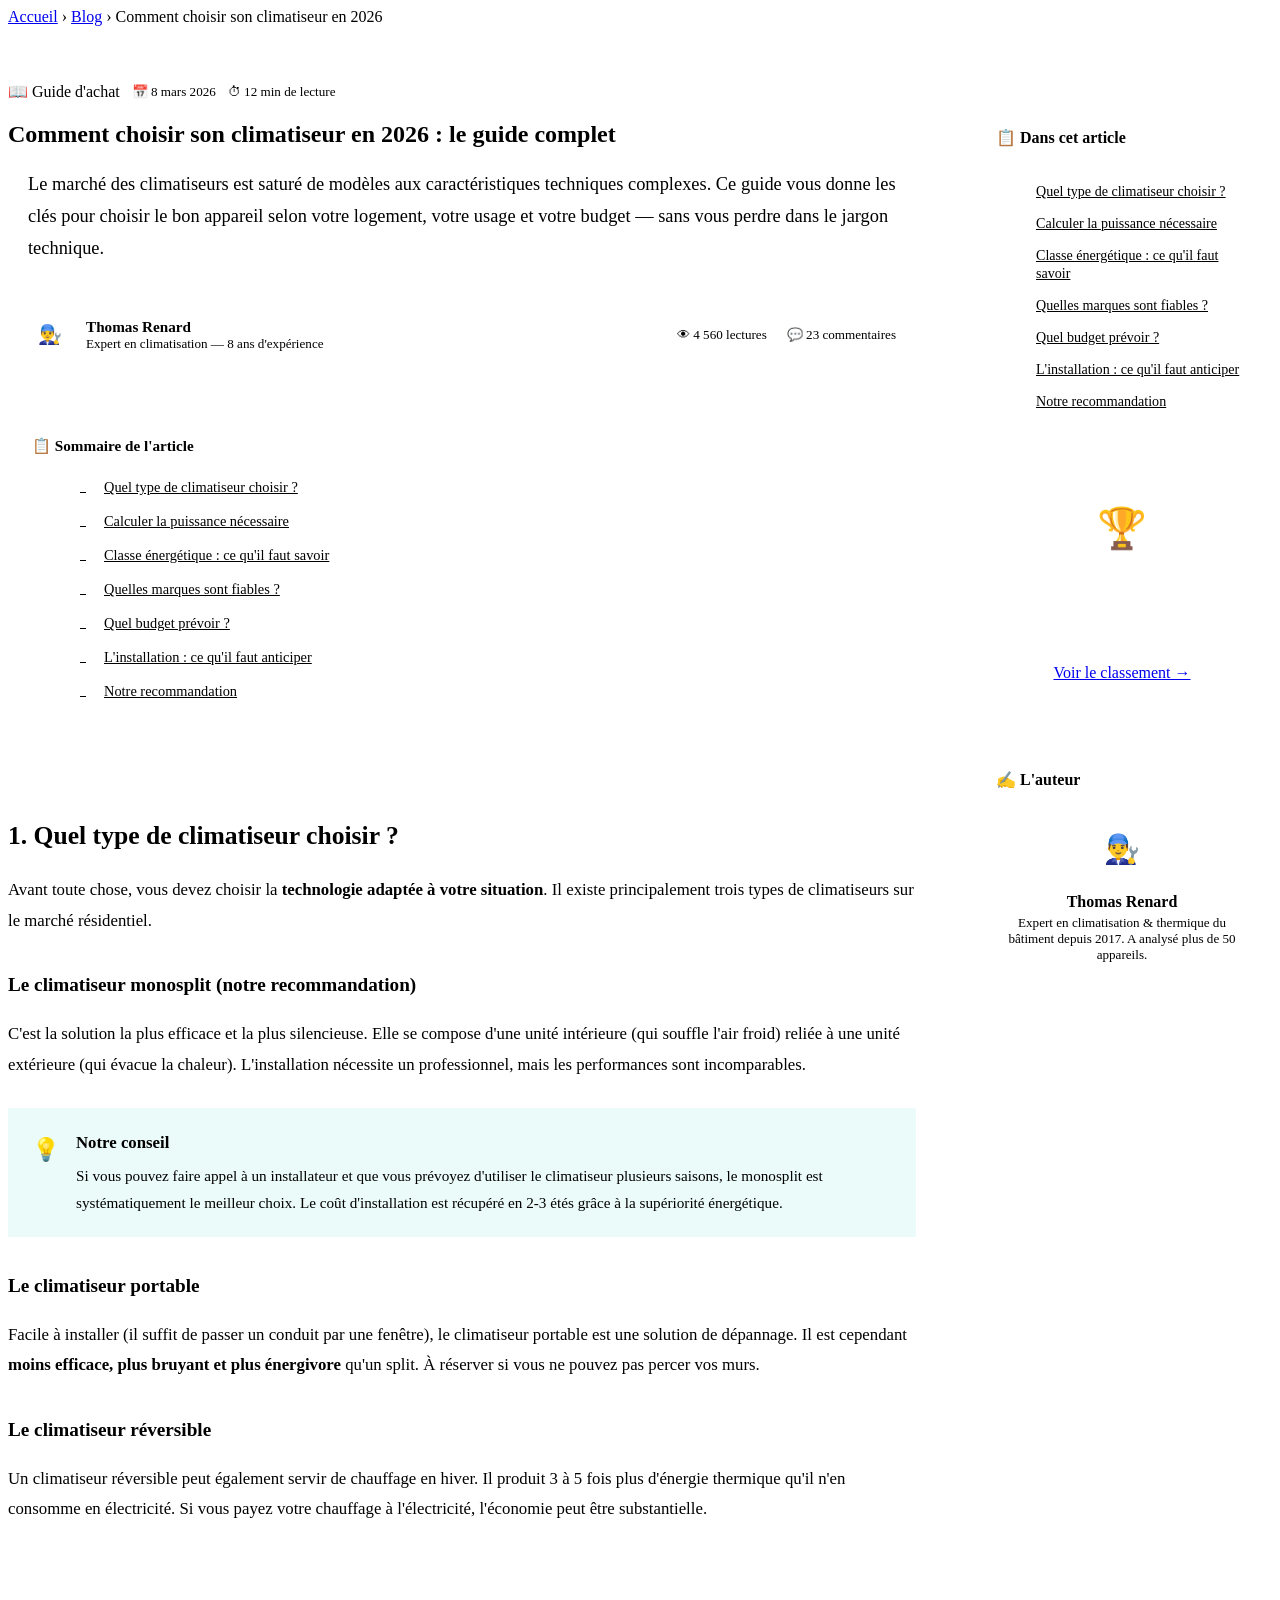
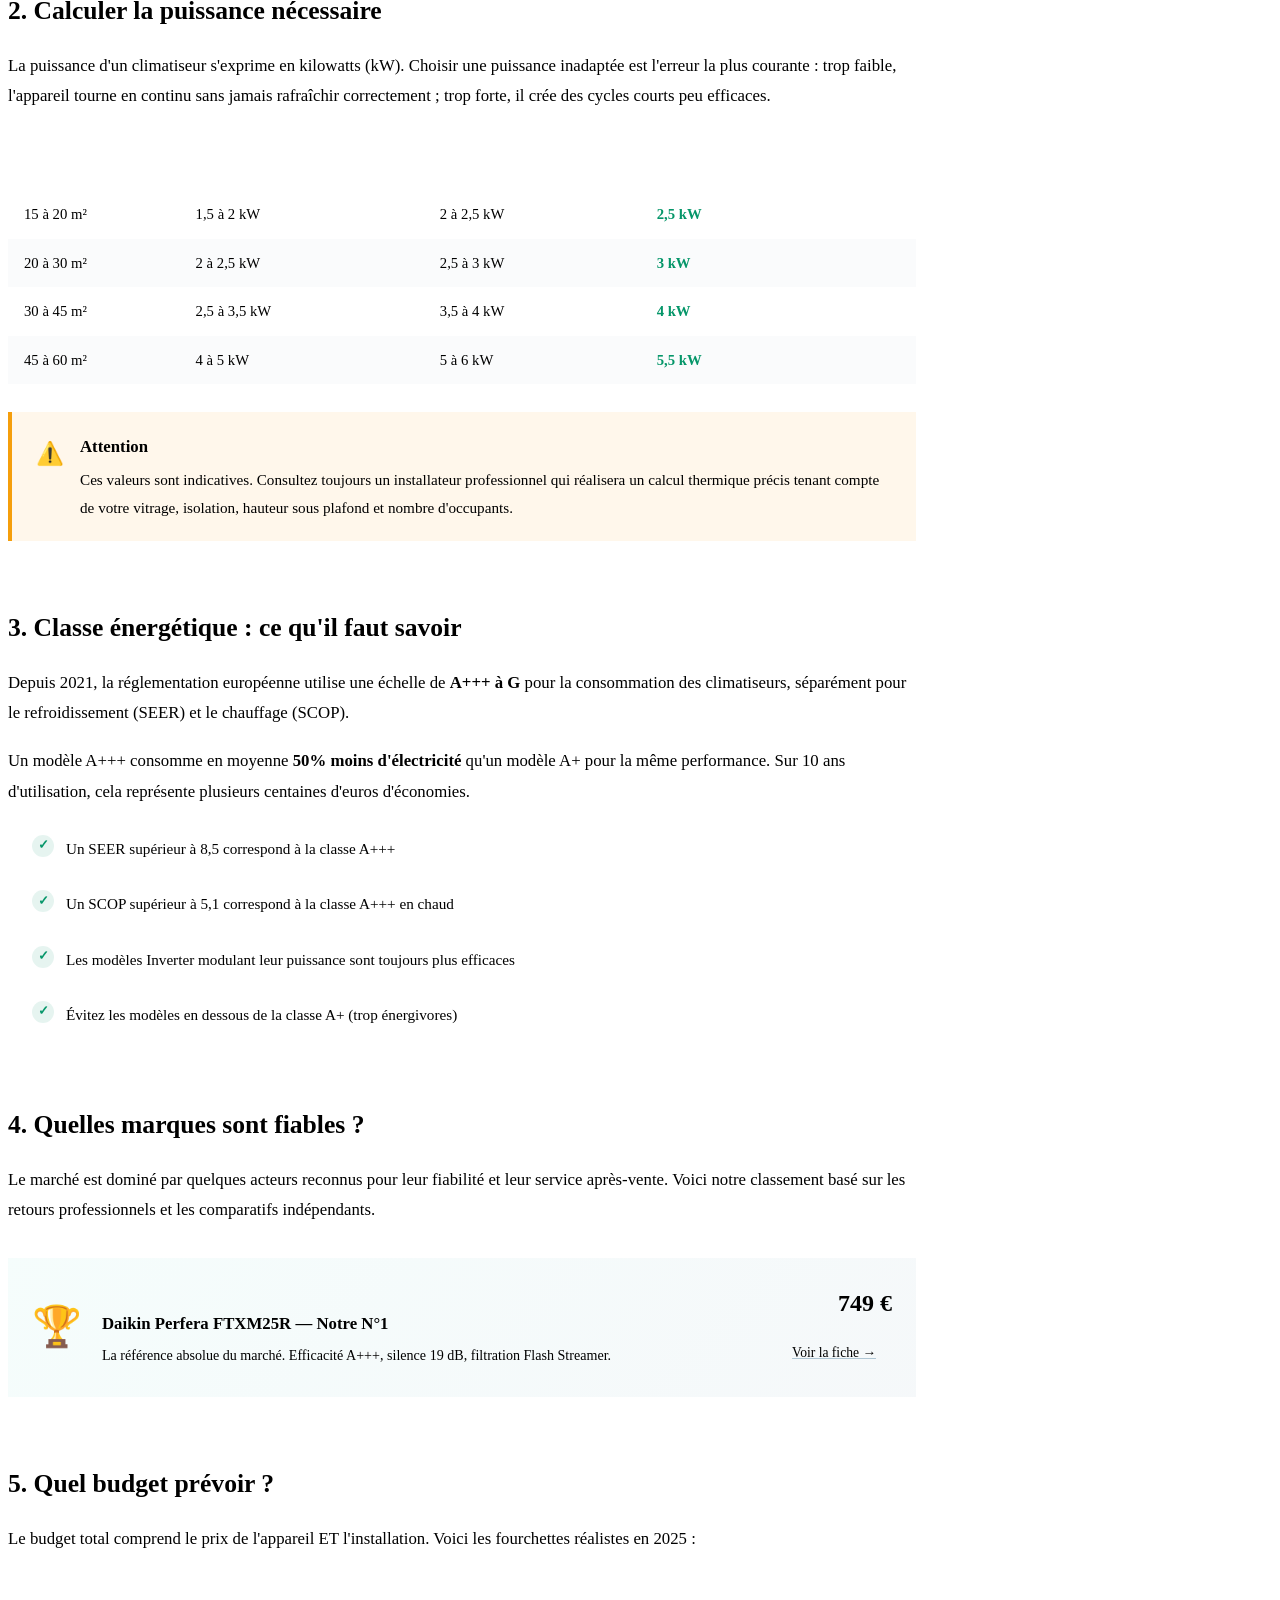
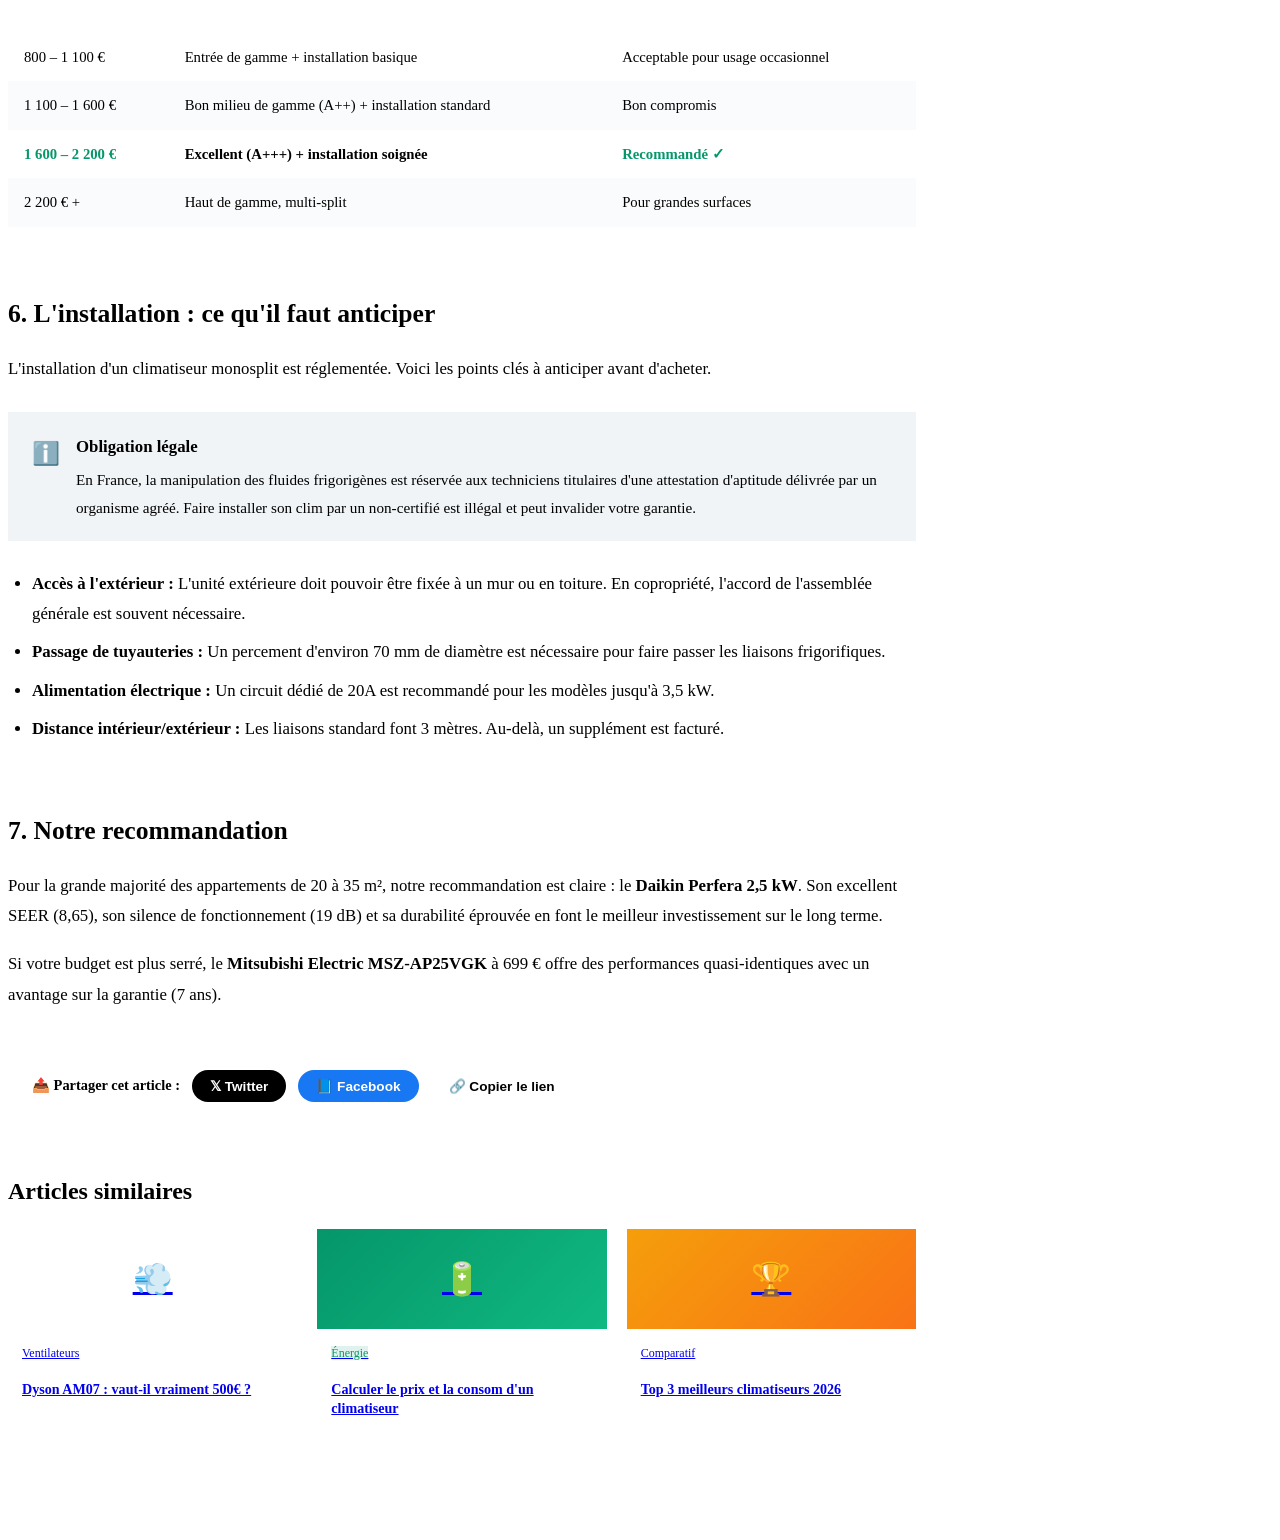
==== articles/choisir-climatiseur-generated/index.html @ 0d2f0b76 "extract build of the git files" ====
<!DOCTYPE html>
<html lang="fr">
<head>
  <meta charset="UTF-8">
  <meta name="viewport" content="width=device-width, initial-scale=1.0">
  <title>Comment choisir son climatiseur en 2026 : le guide complet — MeilleurClim</title>
  <meta name="description" content="Guide complet pour choisir votre climatiseur en 2026 : puissance, classe énergétique, marques recommandées, budget et conseils d'installation. Mis à jour 2025.">
  <meta name="robots" content="index, follow">
  <link rel="canonical" href="https://meilleur-climatiseur-ventilateur.com/articles/choisir-climatiseur.html">
  <!-- Open Graph -->
  <meta property="og:title" content="Comment choisir son climatiseur en 2026 : le guide complet">
  <meta property="og:description" content="Guide complet pour choisir votre climatiseur en 2026 : puissance, classe énergétique, marques et budget.">
  <meta property="og:type" content="article">
  <meta property="og:url" content="https://meilleur-climatiseur-ventilateur.com/articles/choisir-climatiseur.html">
  <!-- Article meta -->
  <meta property="article:published_time" content="2026-03-08">
  <meta property="article:modified_time" content="2026-03-08">
  <meta property="article:section" content="Guide d'achat">
  <!-- Fonts -->
  <link rel="preconnect" href="https://fonts.googleapis.com">
  <link href="https://fonts.googleapis.com/css2?family=Syne:wght@700;800&family=DM+Sans:ital,opsz,wght@0,9..40,400;0,9..40,500;0,9..40,600;1,9..40,400&display=swap" rel="stylesheet">
  <link rel="stylesheet" href="../css/style.css">
  <style>
    .article-layout {
      display: grid; grid-template-columns: 1fr 300px;
      gap: 56px; padding: 56px 0 80px; align-items: start;
    }
    .article-header { margin-bottom: 40px; }
    .article-header-meta { display: flex; align-items: center; gap: 12px; flex-wrap: wrap; margin-bottom: 20px; }
    .article-header h1 { margin-bottom: 20px; }
    .article-intro {
      font-size: 1.15rem; color: var(--text-muted); line-height: 1.75;
      border-left: 4px solid var(--accent); padding-left: 20px; margin-bottom: 32px;
    }
    .author-bar {
      display: flex; align-items: center; gap: 14px;
      padding: 16px 20px; background: var(--bg);
      border-radius: var(--radius-sm); margin-bottom: 32px;
    }
    .author-avatar {
      width: 44px; height: 44px; border-radius: 50%;
      background: linear-gradient(135deg, var(--primary), var(--accent));
      display: flex; align-items: center; justify-content: center;
      font-size: 1.2rem; flex-shrink: 0;
    }
    .author-info { flex: 1; }
    .author-name { font-weight: 600; font-size: 0.95rem; }
    .author-role { font-size: 0.82rem; color: var(--text-muted); }
    .article-stats { display: flex; gap: 20px; font-size: 0.82rem; color: var(--text-muted); }
    .toc {
      background: var(--bg); border-radius: var(--radius-sm); padding: 24px;
      margin-bottom: 40px; border: 1px solid var(--border);
    }
    .toc-title { font-weight: 700; font-size: 0.95rem; margin-bottom: 14px; display: flex; align-items: center; gap: 8px; }
    .toc-list { list-style: none; counter-reset: toc; }
    .toc-list li { counter-increment: toc; padding: 6px 0; border-bottom: 1px solid var(--border); }
    .toc-list li:last-child { border: none; }
    .toc-list a {
      font-size: 0.9rem; color: var(--text-muted); display: flex; align-items: center; gap: 10px;
      transition: color var(--transition);
    }
    .toc-list a:hover { color: var(--primary); }
    .toc-list a::before {
      content: counter(toc);
      width: 22px; height: 22px; border-radius: 50%;
      background: var(--primary); color: white;
      font-size: 0.75rem; font-weight: 700; flex-shrink: 0;
      display: flex; align-items: center; justify-content: center;
    }
    .article-body { font-size: 1.05rem; line-height: 1.8; }
    .article-body h2 { font-size: 1.6rem; margin: 48px 0 16px; padding-top: 16px; color: var(--text); scroll-margin-top: 100px; }
    .article-body h3 { font-size: 1.2rem; margin: 32px 0 12px; color: var(--primary); }
    .article-body p { margin-bottom: 18px; }
    .article-body ul, .article-body ol { padding-left: 24px; margin-bottom: 18px; }
    .article-body li { margin-bottom: 8px; }
    .article-body strong { color: var(--text); }
    .article-body a { color: var(--primary); text-decoration: underline; text-decoration-color: rgba(10,79,122,0.3); }
    .article-body a:hover { color: var(--accent); }
    .callout { border-radius: var(--radius-sm); padding: 20px 24px; margin: 28px 0; display: flex; gap: 16px; }
    .callout-icon { font-size: 1.4rem; flex-shrink: 0; margin-top: 2px; }
    .callout-body p { margin: 0; font-size: 0.95rem; }
    .callout-body strong { display: block; margin-bottom: 4px; }
    .callout-info { background: rgba(10,79,122,0.06); border-left: 4px solid var(--primary); }
    .callout-tip { background: rgba(0,201,177,0.08); border-left: 4px solid var(--accent); }
    .callout-warning { background: rgba(245,158,11,0.08); border-left: 4px solid #f59e0b; }
    .data-table { width: 100%; border-collapse: collapse; margin: 28px 0; font-size: 0.92rem; }
    .data-table th { background: var(--primary); color: white; padding: 12px 16px; text-align: left; }
    .data-table td { padding: 11px 16px; border-bottom: 1px solid var(--border); }
    .data-table tr:nth-child(even) td { background: #fafbfc; }
    .data-table .highlight { color: #059669; font-weight: 700; }
    .checklist { list-style: none; padding: 0; }
    .checklist li { padding: 10px 0; border-bottom: 1px solid var(--border); display: flex; align-items: flex-start; gap: 12px; font-size: 0.95rem; }
    .checklist li:last-child { border: none; }
    .checklist li::before { content: '✓'; color: #059669; font-weight: 800; width: 22px; height: 22px; border-radius: 50%; background: rgba(5,150,105,0.1); flex-shrink: 0; display: flex; align-items: center; justify-content: center; font-size: 0.8rem; }
    .product-mini { border: 2px solid var(--accent); border-radius: var(--radius); padding: 24px; margin: 32px 0; display: flex; align-items: center; gap: 20px; background: linear-gradient(135deg, rgba(0,201,177,0.04), rgba(10,79,122,0.04)); }
    .product-mini-icon { font-size: 2.5rem; flex-shrink: 0; }
    .product-mini-content { flex: 1; }
    .product-mini h4 { margin-bottom: 4px; }
    .product-mini p { font-size: 0.88rem; color: var(--text-muted); margin: 0; }
    .product-mini-price { text-align: right; flex-shrink: 0; }
    .product-mini-price .price { font-family: var(--font-display); font-size: 1.5rem; font-weight: 800; color: var(--primary); }
    .product-mini-price .btn { margin-top: 8px; display: block; text-align: center; }
    .share-bar { display: flex; align-items: center; gap: 12px; flex-wrap: wrap; padding: 20px 24px; background: var(--bg); border-radius: var(--radius-sm); margin: 40px 0; }
    .share-bar span { font-weight: 600; font-size: 0.9rem; }
    .share-btn { padding: 8px 18px; border-radius: 50px; font-size: 0.85rem; font-weight: 600; border: none; cursor: pointer; transition: all var(--transition); }
    .share-x { background: #000; color: white; }
    .share-fb { background: #1877f2; color: white; }
    .share-copy { background: var(--border); color: var(--text); }
    .share-btn:hover { opacity: 0.85; transform: translateY(-1px); }
    .related-grid { display: grid; grid-template-columns: repeat(3, 1fr); gap: 20px; margin-top: 24px; }
    .related-card { background: var(--white); border-radius: var(--radius-sm); overflow: hidden; box-shadow: var(--shadow); cursor: pointer; transition: transform var(--transition); }
    .related-card:hover { transform: translateY(-4px); }
    .related-img { height: 100px; display: flex; align-items: center; justify-content: center; font-size: 2rem; }
    .related-content { padding: 14px; }
    .related-content h4 { font-size: 0.88rem; line-height: 1.4; }
    .article-sidebar { position: sticky; top: 88px; }
    .sidebar-widget { background: var(--white); border-radius: var(--radius); box-shadow: var(--shadow); padding: 24px; margin-bottom: 24px; }
    .sidebar-widget h3 { font-size: 1rem; margin-bottom: 16px; padding-bottom: 12px; border-bottom: 2px solid var(--accent); }
    .sidebar-toc { list-style: none; }
    .sidebar-toc li { padding: 7px 0; border-bottom: 1px solid var(--border); }
    .sidebar-toc li:last-child { border: none; }
    .sidebar-toc a { font-size: 0.88rem; color: var(--text-muted); transition: color var(--transition); }
    .sidebar-toc a:hover, .sidebar-toc a.active { color: var(--primary); font-weight: 500; }
    .sidebar-toc a.active::before { content: '→ '; }
    .reading-progress { position: fixed; top: 0; left: 0; height: 3px; z-index: 200; background: linear-gradient(90deg, var(--primary), var(--accent)); transition: width 0.1s; }
    @media (max-width: 900px) {
      .article-layout { grid-template-columns: 1fr; }
      .article-sidebar { position: static; display: none; }
      .related-grid { grid-template-columns: 1fr; }
      .product-mini { flex-direction: column; }
      .product-mini-price { text-align: left; }
    }
  </style>
  <!-- Schema.org JSON-LD -->
  <script type="application/ld+json">
{
  "@context": "https://schema.org",
  "@type": "Article",
  "headline": "Comment choisir son climatiseur en 2026 : le guide complet",
  "description": "Guide complet pour choisir votre climatiseur en 2026 : puissance, classe énergétique, marques recommandées, budget et conseils d'installation.",
  "datePublished": "2026-03-08",
  "dateModified": "2026-03-08",
  "author": {
    "@type": "Person",
    "name": "Thomas Renard",
    "jobTitle": "Expert en climatisation"
  },
  "publisher": {
    "@type": "Organization",
    "name": "Meilleur Climatiseur Ventilateur",
    "url": "https://meilleur-climatiseur-ventilateur.com"
  },
  "mainEntityOfPage": {
    "@type": "WebPage",
    "@id": "https://meilleur-climatiseur-ventilateur.com/articles/choisir-climatiseur-2025.html"
  }
}
</script>
  <script type="application/ld+json">
{
  "@context": "https://schema.org",
  "@type": "BreadcrumbList",
  "itemListElement": [
    {
      "@type": "ListItem",
      "position": 1,
      "name": "Accueil",
      "item": "https://meilleur-climatiseur-ventilateur.com/"
    },
    {
      "@type": "ListItem",
      "position": 2,
      "name": "Blog",
      "item": "https://meilleur-climatiseur-ventilateur.com/blog.html"
    },
    {
      "@type": "ListItem",
      "position": 3,
      "name": "Comment choisir son climatiseur en 2026"
    }
  ]
}
</script>
  <script type="application/ld+json">
{
  "@context": "https://schema.org",
  "@type": "FAQPage",
  "mainEntity": [
    {
      "@type": "Question",
      "name": "Quelle puissance de climatiseur pour 20 m² ?",
      "acceptedAnswer": {
        "@type": "Answer",
        "text": "Pour une pièce de 20 m² bien isolée, une puissance de 2 kW est généralement suffisante. Pour un logement ancien ou exposé plein sud, préférez 2,5 kW."
      }
    },
    {
      "@type": "Question",
      "name": "Vaut-il mieux un climatiseur réversible ?",
      "acceptedAnswer": {
        "@type": "Answer",
        "text": "Oui, dans la majorité des cas. Le surcoût à l'achat est rentabilisé dès la première saison de chauffe si vous remplacez un chauffage électrique, grâce à un SCOP de 4 à 5."
      }
    },
    {
      "@type": "Question",
      "name": "Peut-on installer un climatiseur soi-même ?",
      "acceptedAnswer": {
        "@type": "Answer",
        "text": "Non pour un split. La manipulation des fluides frigorigènes est réservée aux techniciens certifiés en France. Un climatiseur portable peut en revanche être installé sans professionnel."
      }
    }
  ]
}
</script>
</head>
<body>

  <!-- Reading progress bar -->
  <div class="reading-progress" id="readingProgress"></div>

  <!-- BREADCRUMB -->
  <div style="background:var(--white);border-bottom:1px solid var(--border)">
    <div class="container">
      <div class="breadcrumb">
        <a href="../index.html">Accueil</a>
        <span>›</span>
        <a href="../blog.html">Blog</a>
        <span>›</span>
        <span>Comment choisir son climatiseur en 2026</span>
      </div>
    </div>
  </div>

  <!-- ARTICLE LAYOUT -->
  <div class="container">
    <div class="article-layout">

      <!-- MAIN ARTICLE -->
      <article>
        <header class="article-header">
          <div class="article-header-meta">
            <span class="badge badge-primary">📖 Guide d'achat</span>
            <span style="font-size:0.82rem;color:var(--text-muted)">📅 8 mars 2026</span>
            <span style="font-size:0.82rem;color:var(--text-muted)">⏱ 12 min de lecture</span>
          </div>
          <h1>Comment choisir son climatiseur en 2026 : le guide complet</h1>
          <p class="article-intro">Le marché des climatiseurs est saturé de modèles aux caractéristiques techniques complexes.
                 Ce guide vous donne les clés pour choisir le bon appareil selon votre logement, votre usage
                 et votre budget — sans vous perdre dans le jargon technique.</p>
          <div class="author-bar">
            <div class="author-avatar">👨‍🔧</div>
            <div class="author-info">
              <div class="author-name">Thomas Renard</div>
              <div class="author-role">Expert en climatisation — 8 ans d'expérience</div>
            </div>
            <div class="article-stats">
              <span>👁 4 560 lectures</span>
              <span>💬 23 commentaires</span>
            </div>
          </div>
        </header>

        <!-- Table of contents -->
        <div class="toc">
          <div class="toc-title">📋 Sommaire de l'article</div>
          <ol class="toc-list">
            <li><a href="#type">Quel type de climatiseur choisir ?</a></li>
            <li><a href="#puissance">Calculer la puissance nécessaire</a></li>
            <li><a href="#energie">Classe énergétique : ce qu'il faut savoir</a></li>
            <li><a href="#marques">Quelles marques sont fiables ?</a></li>
            <li><a href="#budget">Quel budget prévoir ?</a></li>
            <li><a href="#installation">L'installation : ce qu'il faut anticiper</a></li>
            <li><a href="#verdict">Notre recommandation</a></li>
          </ol>
        </div>

        <!-- Article body -->
        <div class="article-body">
          <h2 id="type">1. Quel type de climatiseur choisir ?</h2>
    <p>Avant toute chose, vous devez choisir la <strong>technologie adaptée à votre situation</strong>. Il existe principalement trois types de climatiseurs sur le marché résidentiel.</p>

    <h3>Le climatiseur monosplit (notre recommandation)</h3>
    <p>C'est la solution la plus efficace et la plus silencieuse. Elle se compose d'une unité intérieure (qui souffle l'air froid) reliée à une unité extérieure (qui évacue la chaleur). L'installation nécessite un professionnel, mais les performances sont incomparables.</p>

    <div class="callout callout-tip">
      <div class="callout-icon">💡</div>
      <div class="callout-body">
        <strong>Notre conseil</strong>
        <p>Si vous pouvez faire appel à un installateur et que vous prévoyez d'utiliser le climatiseur plusieurs saisons, le monosplit est systématiquement le meilleur choix. Le coût d'installation est récupéré en 2-3 étés grâce à la supériorité énergétique.</p>
      </div>
    </div>

    <h3>Le climatiseur portable</h3>
    <p>Facile à installer (il suffit de passer un conduit par une fenêtre), le climatiseur portable est une solution de dépannage. Il est cependant <strong>moins efficace, plus bruyant et plus énergivore</strong> qu'un split. À réserver si vous ne pouvez pas percer vos murs.</p>

    <h3>Le climatiseur réversible</h3>
    <p>Un climatiseur réversible peut également servir de chauffage en hiver. Il produit 3 à 5 fois plus d'énergie thermique qu'il n'en consomme en électricité. Si vous payez votre chauffage à l'électricité, l'économie peut être substantielle.</p>

    <h2 id="puissance">2. Calculer la puissance nécessaire</h2>
    <p>La puissance d'un climatiseur s'exprime en kilowatts (kW). Choisir une puissance inadaptée est l'erreur la plus courante : trop faible, l'appareil tourne en continu sans jamais rafraîchir correctement ; trop forte, il crée des cycles courts peu efficaces.</p>

    <table class="data-table">
      <thead>
        <tr><th>Surface (m²)</th><th>Logement bien isolé</th><th>Logement ancien</th><th>Pièce exposée plein sud</th></tr>
      </thead>
      <tbody>
        <tr><td>15 à 20 m²</td><td>1,5 à 2 kW</td><td>2 à 2,5 kW</td><td class="highlight">2,5 kW</td></tr>
        <tr><td>20 à 30 m²</td><td>2 à 2,5 kW</td><td>2,5 à 3 kW</td><td class="highlight">3 kW</td></tr>
        <tr><td>30 à 45 m²</td><td>2,5 à 3,5 kW</td><td>3,5 à 4 kW</td><td class="highlight">4 kW</td></tr>
        <tr><td>45 à 60 m²</td><td>4 à 5 kW</td><td>5 à 6 kW</td><td class="highlight">5,5 kW</td></tr>
      </tbody>
    </table>

    <div class="callout callout-warning">
      <div class="callout-icon">⚠️</div>
      <div class="callout-body">
        <strong>Attention</strong>
        <p>Ces valeurs sont indicatives. Consultez toujours un installateur professionnel qui réalisera un calcul thermique précis tenant compte de votre vitrage, isolation, hauteur sous plafond et nombre d'occupants.</p>
      </div>
    </div>

    <h2 id="energie">3. Classe énergétique : ce qu'il faut savoir</h2>
    <p>Depuis 2021, la réglementation européenne utilise une échelle de <strong>A+++ à G</strong> pour la consommation des climatiseurs, séparément pour le refroidissement (SEER) et le chauffage (SCOP).</p>
    <p>Un modèle A+++ consomme en moyenne <strong>50% moins d'électricité</strong> qu'un modèle A+ pour la même performance. Sur 10 ans d'utilisation, cela représente plusieurs centaines d'euros d'économies.</p>

    <ul class="checklist">
      <li>Un SEER supérieur à 8,5 correspond à la classe A+++</li>
      <li>Un SCOP supérieur à 5,1 correspond à la classe A+++ en chaud</li>
      <li>Les modèles Inverter modulant leur puissance sont toujours plus efficaces</li>
      <li>Évitez les modèles en dessous de la classe A+ (trop énergivores)</li>
    </ul>

    <h2 id="marques">4. Quelles marques sont fiables ?</h2>
    <p>Le marché est dominé par quelques acteurs reconnus pour leur fiabilité et leur service après-vente. Voici notre classement basé sur les retours professionnels et les comparatifs indépendants.</p>

    <div class="product-mini">
      <div class="product-mini-icon">🏆</div>
      <div class="product-mini-content">
        <h4>Daikin Perfera FTXM25R — Notre N°1</h4>
        <p>La référence absolue du marché. Efficacité A+++, silence 19 dB, filtration Flash Streamer.</p>
      </div>
      <div class="product-mini-price">
        <div class="price">749 €</div>
        <a href="../top3.html" class="btn btn-accent" style="padding:8px 16px;font-size:0.85rem;margin-top:8px">Voir la fiche →</a>
      </div>
    </div>

    <h2 id="budget">5. Quel budget prévoir ?</h2>
    <p>Le budget total comprend le prix de l'appareil ET l'installation. Voici les fourchettes réalistes en 2025 :</p>

    <table class="data-table">
      <thead>
        <tr><th>Budget total</th><th>Ce qu'on obtient</th><th>Notre avis</th></tr>
      </thead>
      <tbody>
        <tr><td>800 – 1 100 €</td><td>Entrée de gamme + installation basique</td><td>Acceptable pour usage occasionnel</td></tr>
        <tr><td>1 100 – 1 600 €</td><td>Bon milieu de gamme (A++) + installation standard</td><td>Bon compromis</td></tr>
        <tr><td><strong class="highlight">1 600 – 2 200 €</strong></td><td><strong>Excellent (A+++) + installation soignée</strong></td><td class="highlight">Recommandé ✓</td></tr>
        <tr><td>2 200 € +</td><td>Haut de gamme, multi-split</td><td>Pour grandes surfaces</td></tr>
      </tbody>
    </table>

    <h2 id="installation">6. L'installation : ce qu'il faut anticiper</h2>
    <p>L'installation d'un climatiseur monosplit est réglementée. Voici les points clés à anticiper avant d'acheter.</p>

    <div class="callout callout-info">
      <div class="callout-icon">ℹ️</div>
      <div class="callout-body">
        <strong>Obligation légale</strong>
        <p>En France, la manipulation des fluides frigorigènes est réservée aux techniciens titulaires d'une attestation d'aptitude délivrée par un organisme agréé. Faire installer son clim par un non-certifié est illégal et peut invalider votre garantie.</p>
      </div>
    </div>

    <ul>
      <li><strong>Accès à l'extérieur :</strong> L'unité extérieure doit pouvoir être fixée à un mur ou en toiture. En copropriété, l'accord de l'assemblée générale est souvent nécessaire.</li>
      <li><strong>Passage de tuyauteries :</strong> Un percement d'environ 70 mm de diamètre est nécessaire pour faire passer les liaisons frigorifiques.</li>
      <li><strong>Alimentation électrique :</strong> Un circuit dédié de 20A est recommandé pour les modèles jusqu'à 3,5 kW.</li>
      <li><strong>Distance intérieur/extérieur :</strong> Les liaisons standard font 3 mètres. Au-delà, un supplément est facturé.</li>
    </ul>

    <h2 id="verdict">7. Notre recommandation</h2>
    <p>Pour la grande majorité des appartements de 20 à 35 m², notre recommandation est claire : le <strong>Daikin Perfera 2,5 kW</strong>. Son excellent SEER (8,65), son silence de fonctionnement (19 dB) et sa durabilité éprouvée en font le meilleur investissement sur le long terme.</p>
    <p>Si votre budget est plus serré, le <strong>Mitsubishi Electric MSZ-AP25VGK</strong> à 699 € offre des performances quasi-identiques avec un avantage sur la garantie (7 ans).</p>
        </div>

        <!-- Share bar -->
        <div class="share-bar">
          <span>📤 Partager cet article :</span>
          <button class="share-btn share-x">𝕏 Twitter</button>
          <button class="share-btn share-fb">📘 Facebook</button>
          <button class="share-btn share-copy" onclick="copyLink()">🔗 Copier le lien</button>
        </div>

        <!-- Related articles -->
        <section style="margin-top:56px">
          <h2 style="margin-bottom:24px">Articles similaires</h2>
          <div class="related-grid">
            
            <a href="dyson-am07-test.html" class="related-card">
              <div class="related-img" style="background:linear-gradient(135deg,var(--primary),var(--accent))">💨</div>
              <div class="related-content">
                <span class="badge badge-accent" style="font-size:0.75rem;margin-bottom:8px">Ventilateurs</span>
                <h4>Dyson AM07 : vaut-il vraiment 500€ ?</h4>
              </div>
            </a>
            <a href="consommation-electrique-clim.html" class="related-card">
              <div class="related-img" style="background:linear-gradient(135deg,#059669,#10b981)">🔋</div>
              <div class="related-content">
                <span class="badge" style="background:rgba(5,150,105,0.12);color:#059669;font-size:0.75rem;margin-bottom:8px">Énergie</span>
                <h4>Calculer le prix et la consom d'un climatiseur</h4>
              </div>
            </a>
            <a href="../top3.html" class="related-card">
              <div class="related-img" style="background:linear-gradient(135deg,#f59e0b,#f97316)">🏆</div>
              <div class="related-content">
                <span class="badge badge-warm" style="font-size:0.75rem;margin-bottom:8px">Comparatif</span>
                <h4>Top 3 meilleurs climatiseurs 2026</h4>
              </div>
            </a>
          </div>
        </section>

      </article>

      <!-- SIDEBAR -->
      <aside class="article-sidebar">
        <div class="sidebar-widget">
          <h3>📋 Dans cet article</h3>
          <ul class="sidebar-toc" id="sidebarToc">
            <li><a href="#type">Quel type de climatiseur choisir ?</a></li>
            <li><a href="#puissance">Calculer la puissance nécessaire</a></li>
            <li><a href="#energie">Classe énergétique : ce qu'il faut savoir</a></li>
            <li><a href="#marques">Quelles marques sont fiables ?</a></li>
            <li><a href="#budget">Quel budget prévoir ?</a></li>
            <li><a href="#installation">L'installation : ce qu'il faut anticiper</a></li>
            <li><a href="#verdict">Notre recommandation</a></li>
          </ul>
        </div>
        <div class="sidebar-widget" style="background:linear-gradient(135deg,var(--primary),var(--primary-light));color:white;text-align:center">
          <div style="font-size:2.5rem;margin-bottom:8px">🏆</div>
          <h3 style="color:white;border-bottom-color:rgba(255,255,255,0.3)">Top 3 Climatiseurs 2026</h3>
          <p style="font-size:0.88rem;opacity:0.85;margin-bottom:16px">Notre sélection des meilleurs modèles du marché.</p>
          <a href="../top3.html" class="btn btn-accent" style="width:100%;justify-content:center">Voir le classement →</a>
        </div>
        <div class="sidebar-widget">
          <h3>✍️ L'auteur</h3>
          <div style="text-align:center">
            <div style="width:64px;height:64px;border-radius:50%;background:linear-gradient(135deg,var(--primary),var(--accent));display:flex;align-items:center;justify-content:center;font-size:1.8rem;margin:0 auto 12px">👨‍🔧</div>
            <div style="font-weight:700;margin-bottom:4px">Thomas Renard</div>
            <div style="font-size:0.82rem;color:var(--text-muted)">Expert en climatisation & thermique du bâtiment depuis 2017. A analysé plus de 50 appareils.</div>
          </div>
        </div>
      </aside>

    </div>
  </div>

  <script src="../js/components.js"></script>
  <script>
    window.addEventListener('scroll', () => {
      const doc = document.documentElement;
      const progress = (doc.scrollTop / (doc.scrollHeight - doc.clientHeight)) * 100;
      document.getElementById('readingProgress').style.width = progress + '%';
    });
    const headings = document.querySelectorAll('.article-body h2');
    const tocLinks = document.querySelectorAll('#sidebarToc a');
    window.addEventListener('scroll', () => {
      let current = '';
      headings.forEach(h => { if (window.scrollY >= h.offsetTop - 130) current = h.id; });
      tocLinks.forEach(l => {
        l.classList.remove('active');
        if (l.getAttribute('href') === '#' + current) l.classList.add('active');
      });
    });
    function copyLink() {
      navigator.clipboard.writeText(window.location.href).then(() => {
        const btn = document.querySelector('.share-copy');
        btn.textContent = '✓ Copié !';
        setTimeout(() => btn.textContent = '🔗 Copier le lien', 2000);
      });
    }
  </script>
</body>
</html>
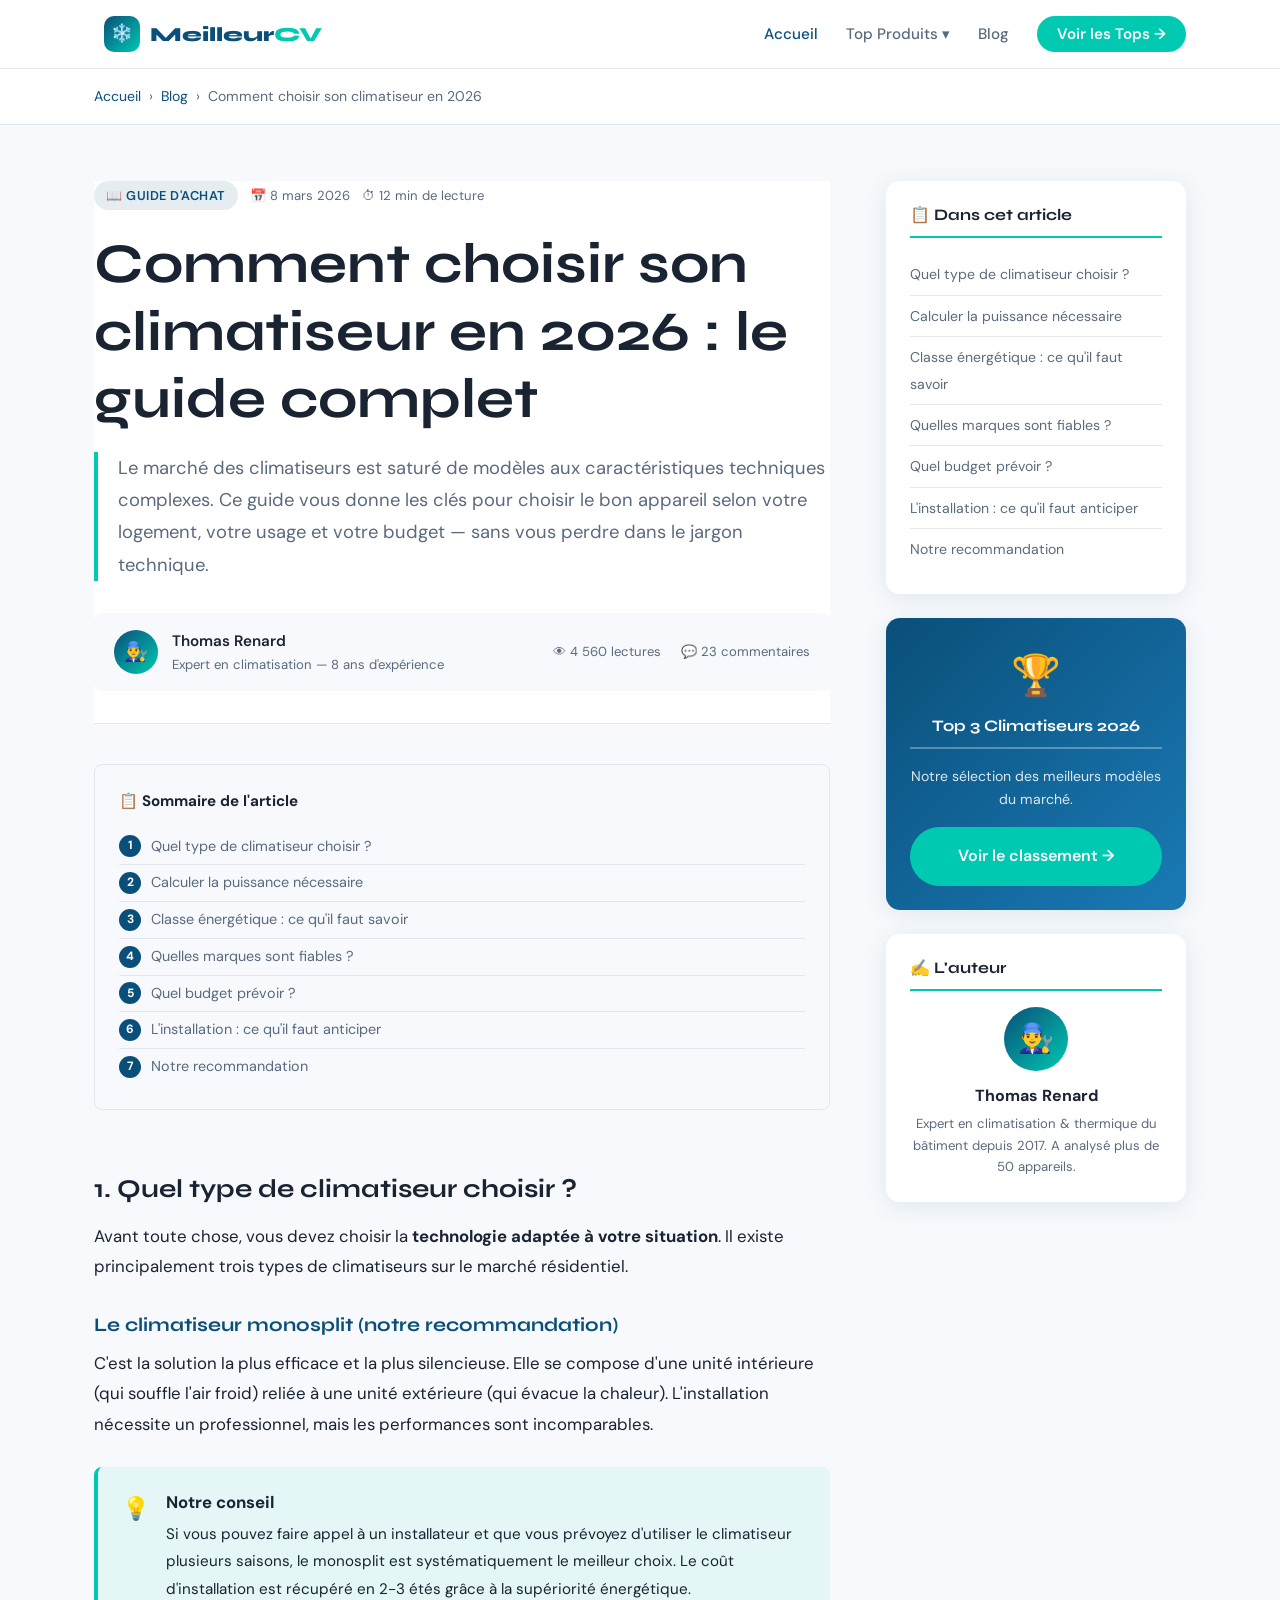
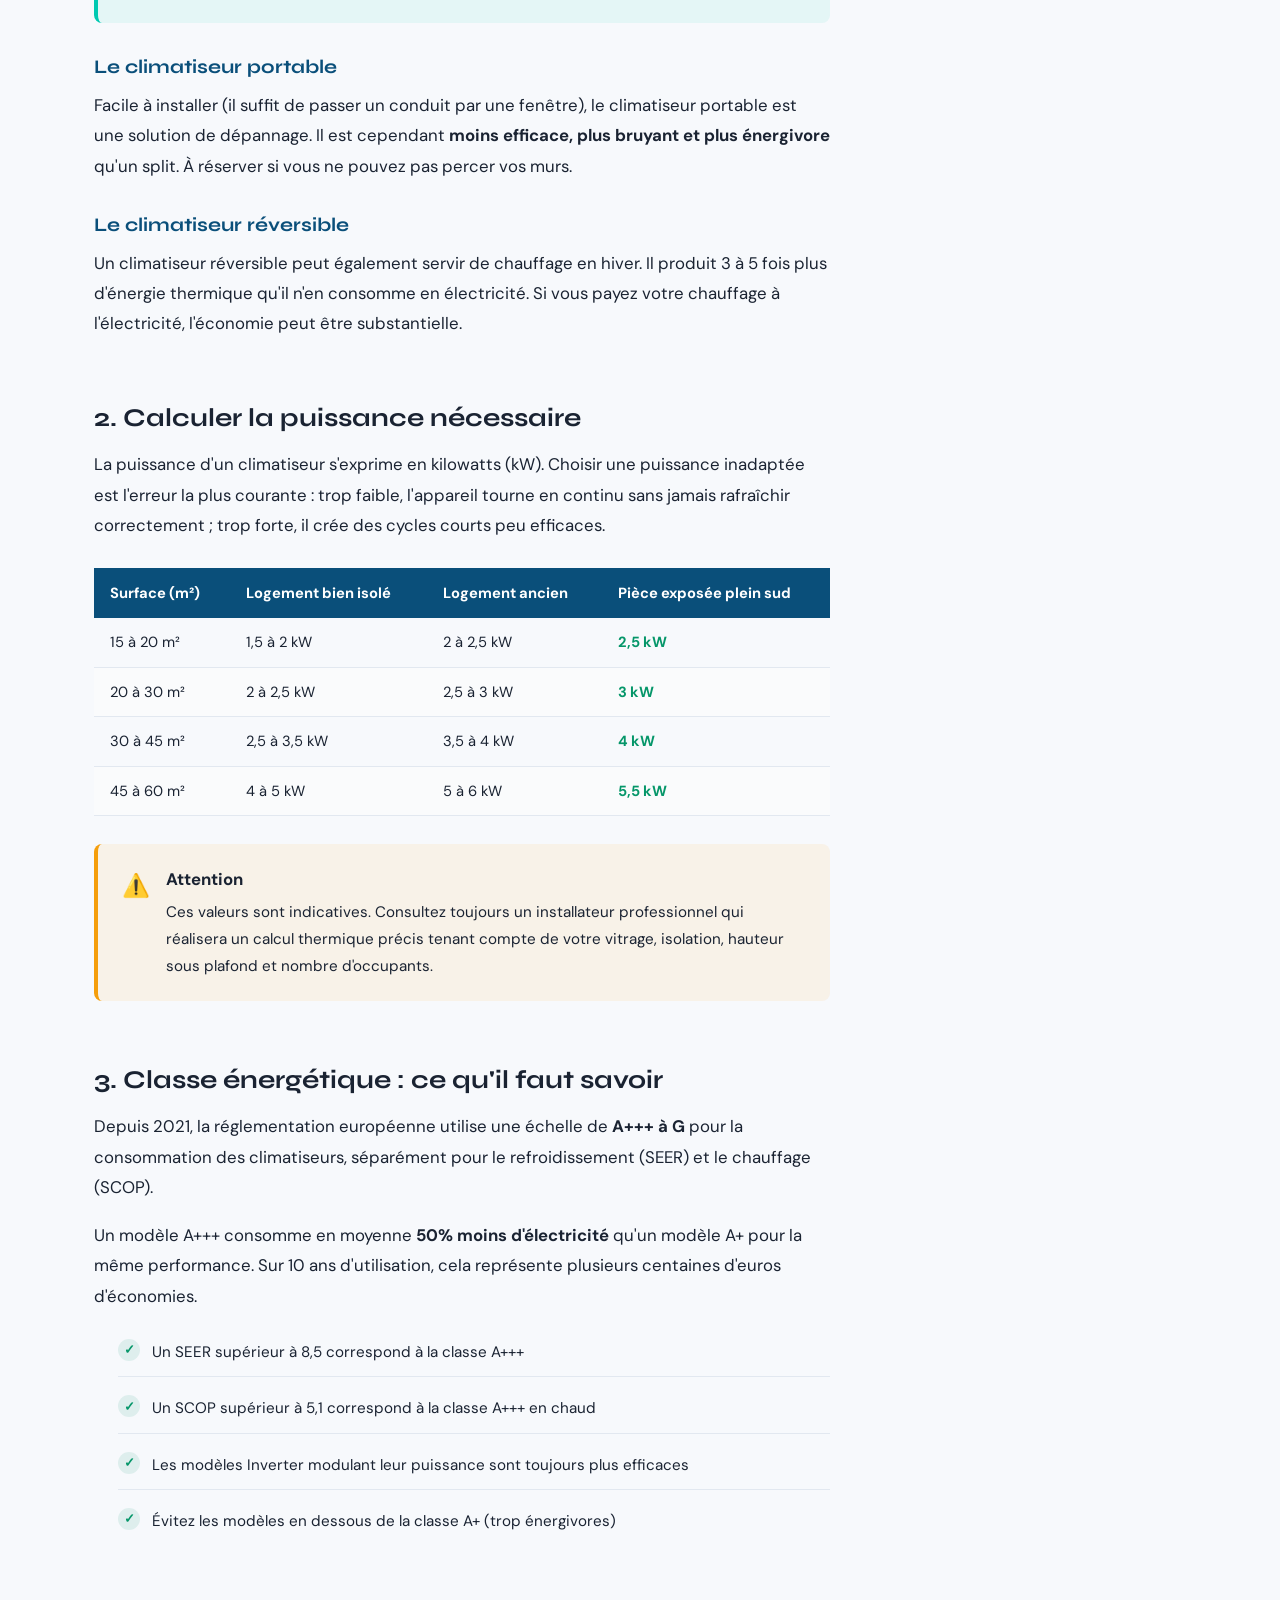
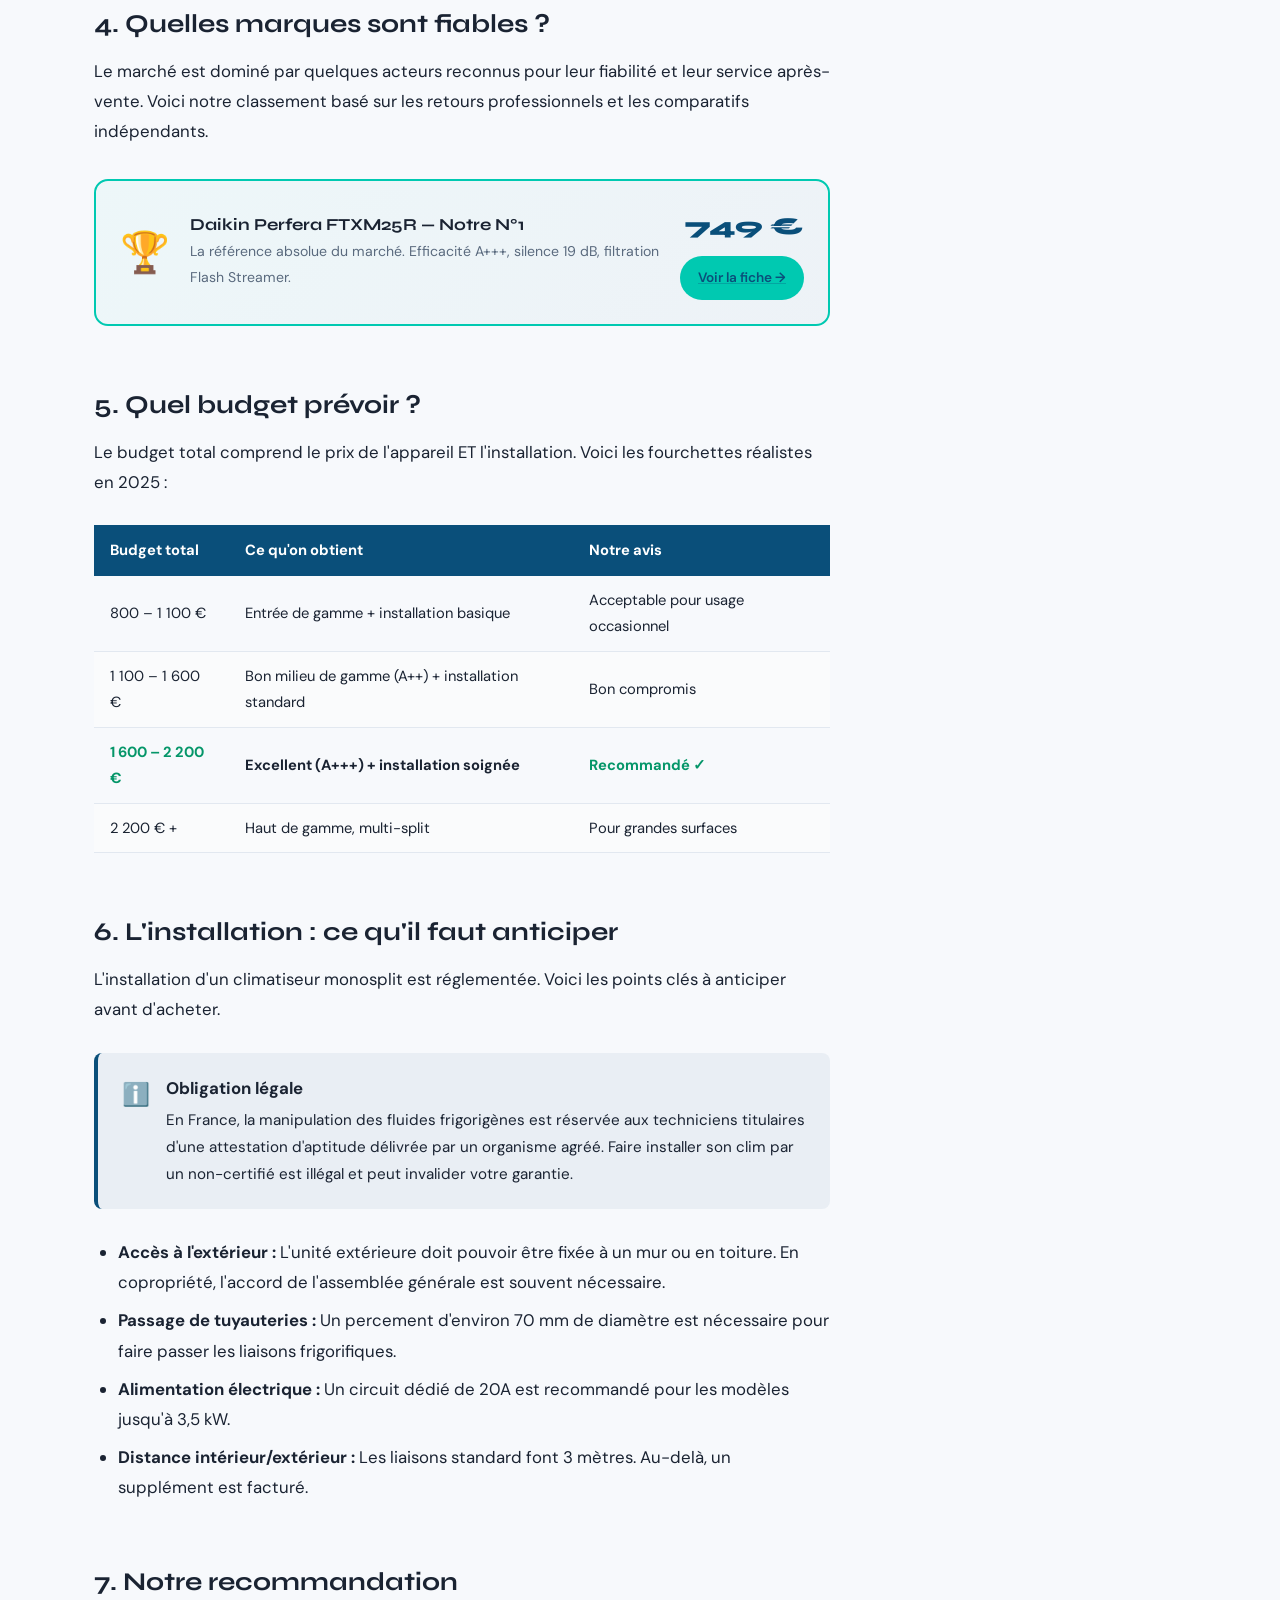
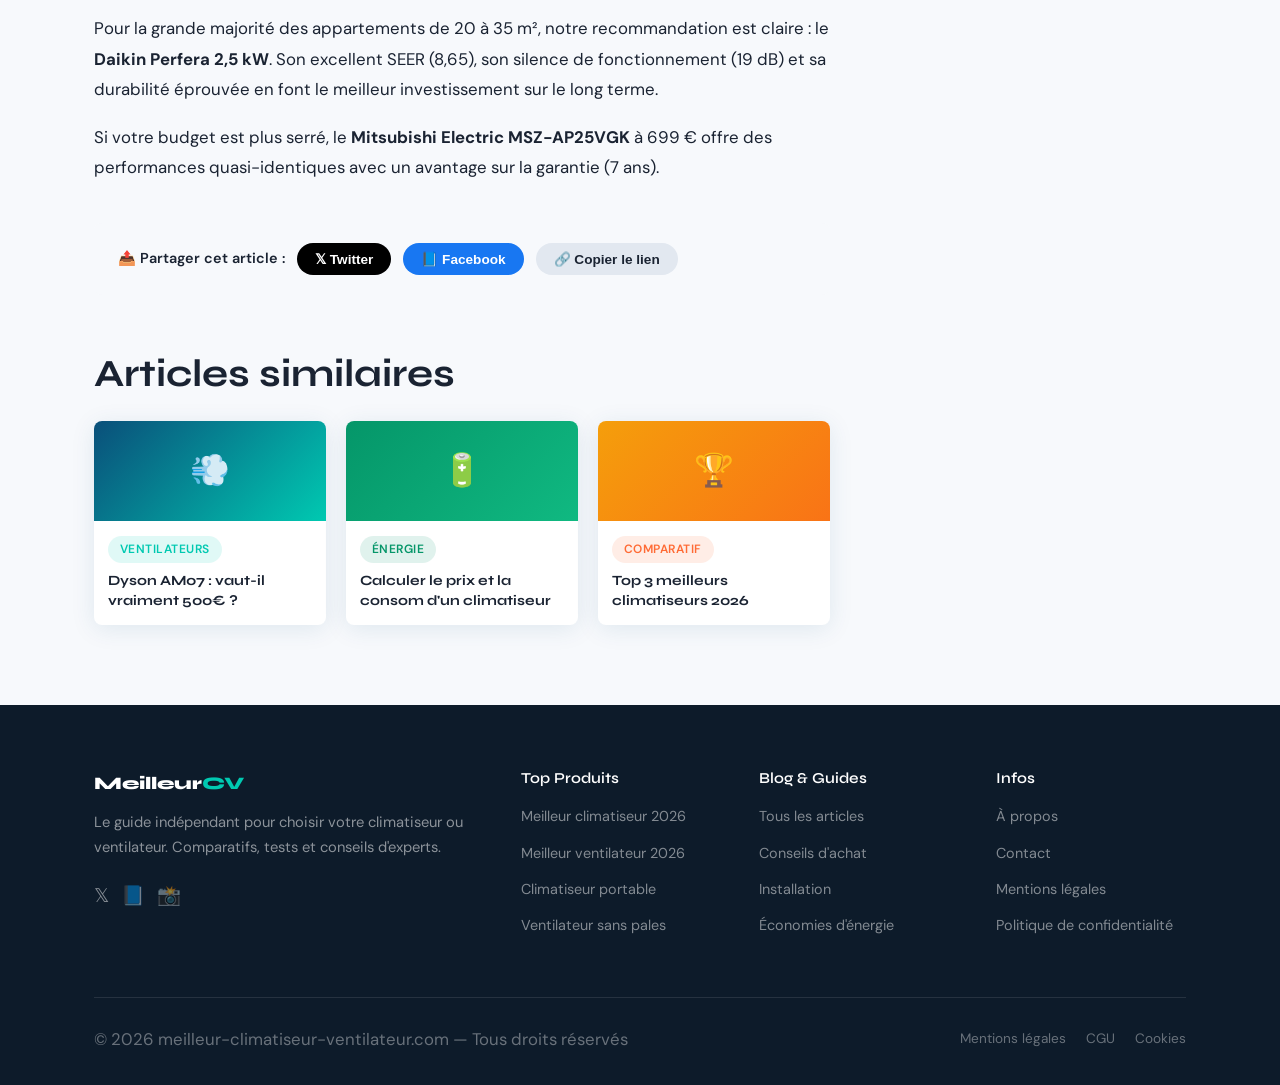
==== commit edf0764b: "correction css path article template" ====
--- a/articles/choisir-climatiseur-generated/index.html
+++ b/articles/choisir-climatiseur-generated/index.html
@@ -19,7 +19,7 @@
   <!-- Fonts -->
   <link rel="preconnect" href="https://fonts.googleapis.com">
   <link href="https://fonts.googleapis.com/css2?family=Syne:wght@700;800&family=DM+Sans:ital,opsz,wght@0,9..40,400;0,9..40,500;0,9..40,600;1,9..40,400&display=swap" rel="stylesheet">
-  <link rel="stylesheet" href="../css/style.css">
+  <link rel="stylesheet" href="../../css/style.css">
   <style>
     .article-layout {
       display: grid; grid-template-columns: 1fr 300px;
@@ -223,9 +223,9 @@
   <div style="background:var(--white);border-bottom:1px solid var(--border)">
     <div class="container">
       <div class="breadcrumb">
-        <a href="../index.html">Accueil</a>
+        <a href="../../index.html">Accueil</a>
         <span>›</span>
-        <a href="../blog.html">Blog</a>
+        <a href="../../blog.html">Blog</a>
         <span>›</span>
         <span>Comment choisir son climatiseur en 2026</span>
       </div>
@@ -441,7 +441,7 @@
           <div style="font-size:2.5rem;margin-bottom:8px">🏆</div>
           <h3 style="color:white;border-bottom-color:rgba(255,255,255,0.3)">Top 3 Climatiseurs 2026</h3>
           <p style="font-size:0.88rem;opacity:0.85;margin-bottom:16px">Notre sélection des meilleurs modèles du marché.</p>
-          <a href="../top3.html" class="btn btn-accent" style="width:100%;justify-content:center">Voir le classement →</a>
+          <a href="../../top3.html" class="btn btn-accent" style="width:100%;justify-content:center">Voir le classement →</a>
         </div>
         <div class="sidebar-widget">
           <h3>✍️ L'auteur</h3>
@@ -456,7 +456,7 @@
     </div>
   </div>
 
-  <script src="../js/components.js"></script>
+  <script src="../../js/components.js"></script>
   <script>
     window.addEventListener('scroll', () => {
       const doc = document.documentElement;
@@ -482,4 +482,4 @@
     }
   </script>
 </body>
-</html>
+</html>
--- a/css/style.css
+++ b/css/style.css
@@ -0,0 +1,171 @@
+/* ===== VARIABLES ===== */
+:root {
+  --primary: #0a4f7a;
+  --primary-light: #1a7ab5;
+  --accent: #00c9b1;
+  --accent-warm: #ff6b35;
+  --bg: #f7f9fc;
+  --bg-dark: #0d1b2a;
+  --text: #1a2332;
+  --text-muted: #5a6a7e;
+  --white: #ffffff;
+  --border: #e2e8f0;
+  --shadow: 0 4px 24px rgba(10, 79, 122, 0.10);
+  --shadow-lg: 0 12px 48px rgba(10, 79, 122, 0.18);
+  --radius: 14px;
+  --radius-sm: 8px;
+  --font-display: 'Syne', sans-serif;
+  --font-body: 'DM Sans', sans-serif;
+  --transition: 0.25s cubic-bezier(0.4, 0, 0.2, 1);
+}
+
+/* ===== RESET & BASE ===== */
+*, *::before, *::after { box-sizing: border-box; margin: 0; padding: 0; }
+html { scroll-behavior: smooth; font-size: 16px; }
+body {
+  font-family: var(--font-body);
+  background: var(--bg);
+  color: var(--text);
+  line-height: 1.65;
+  -webkit-font-smoothing: antialiased;
+}
+img { max-width: 100%; display: block; }
+a { color: inherit; text-decoration: none; }
+
+/* ===== TYPOGRAPHY ===== */
+h1, h2, h3, h4 { font-family: var(--font-display); font-weight: 700; line-height: 1.2; }
+h1 { font-size: clamp(2rem, 5vw, 3.5rem); }
+h2 { font-size: clamp(1.6rem, 3.5vw, 2.4rem); }
+h3 { font-size: clamp(1.2rem, 2.5vw, 1.6rem); }
+p { font-size: 1.05rem; }
+
+/* ===== LAYOUT ===== */
+.container { max-width: 1140px; margin: 0 auto; padding: 0 24px; }
+.section { padding: 80px 0; }
+.section-sm { padding: 48px 0; }
+
+/* ===== HEADER / NAV ===== */
+header {
+  position: sticky; top: 0; z-index: 100;
+  background: rgba(255,255,255,0.95);
+  backdrop-filter: blur(12px);
+  border-bottom: 1px solid var(--border);
+  padding: 0;
+}
+nav {
+  display: flex; align-items: center; justify-content: space-between;
+  height: 68px;
+}
+.logo {
+  display: flex; align-items: center; margin: 10px;
+  font-family: var(--font-display); font-weight: 800;
+  font-size: 1.25rem; color: var(--primary);
+}
+.logo span { color: var(--accent); }
+.logo-icon {
+  width: 36px; height: 36px;
+  background: linear-gradient(135deg, var(--primary), var(--accent));
+  border-radius: 10px;
+  display: flex; align-items: center; justify-content: center;
+  font-size: 1.1rem;
+  margin-right: 10px;
+}
+.nav-links { display: flex; align-items: center; gap: 28px; list-style: none; }
+.nav-links a {
+  font-size: 0.95rem; font-weight: 500; color: var(--text-muted);
+  transition: color var(--transition);
+}
+.nav-links a:hover, .nav-links a.active { color: var(--primary); }
+.nav-cta {
+  background: var(--accent); color: var(--white) !important;
+  padding: 8px 20px; border-radius: 50px;
+  font-weight: 600 !important; transition: background var(--transition) !important;
+}
+.nav-cta:hover { background: var(--primary) !important; }
+.hamburger { display: none; cursor: pointer; font-size: 1.5rem; color: var(--primary); }
+
+/* ===== BUTTONS ===== */
+.btn {
+  display: inline-flex; align-items: center; gap: 8px;
+  padding: 14px 28px; border-radius: 50px;
+  font-family: var(--font-body); font-size: 1rem; font-weight: 600;
+  cursor: pointer; transition: all var(--transition);
+  border: 2px solid transparent;
+}
+.btn-primary {
+  background: var(--primary); color: var(--white);
+}
+.btn-primary:hover { background: var(--primary-light); transform: translateY(-2px); box-shadow: 0 8px 24px rgba(10,79,122,0.3); }
+.btn-accent {
+  background: var(--accent); color: var(--white);
+}
+.btn-accent:hover { background: #00b09d; transform: translateY(-2px); box-shadow: 0 8px 24px rgba(0,201,177,0.3); }
+.btn-outline {
+  background: transparent; color: var(--primary); border-color: var(--primary);
+}
+.btn-outline:hover { background: var(--primary); color: var(--white); }
+.btn-lg { padding: 18px 36px; font-size: 1.1rem; }
+
+/* ===== BADGES ===== */
+.badge {
+  display: inline-block; padding: 4px 12px; border-radius: 50px;
+  font-size: 0.8rem; font-weight: 600; letter-spacing: 0.04em; text-transform: uppercase;
+}
+.badge-accent { background: rgba(0,201,177,0.12); color: var(--accent); }
+.badge-primary { background: rgba(10,79,122,0.10); color: var(--primary); }
+.badge-warm { background: rgba(255,107,53,0.12); color: var(--accent-warm); }
+
+/* ===== CARDS ===== */
+.card {
+  background: var(--white); border-radius: var(--radius);
+  box-shadow: var(--shadow); overflow: hidden;
+  transition: transform var(--transition), box-shadow var(--transition);
+}
+.card:hover { transform: translateY(-6px); box-shadow: var(--shadow-lg); }
+
+/* ===== STAR RATING ===== */
+.stars { color: #f59e0b; font-size: 1rem; letter-spacing: 2px; }
+.rating-text { font-size: 0.9rem; color: var(--text-muted); margin-left: 6px; }
+
+/* ===== BREADCRUMB ===== */
+.breadcrumb {
+  display: flex; align-items: center; gap: 8px;
+  font-size: 0.88rem; color: var(--text-muted); padding: 16px 0;
+}
+.breadcrumb a { color: var(--primary); }
+.breadcrumb span { color: var(--text-muted); }
+
+/* ===== FOOTER ===== */
+footer {
+  background: var(--bg-dark); color: rgba(255,255,255,0.75);
+  padding: 64px 0 32px;
+}
+.footer-grid {
+  display: grid; grid-template-columns: 2fr 1fr 1fr 1fr; gap: 48px;
+  padding-bottom: 48px; border-bottom: 1px solid rgba(255,255,255,0.1);
+}
+.footer-logo { color: var(--white); font-family: var(--font-display); font-weight: 800; font-size: 1.1rem; margin-bottom: 12px; }
+.footer-logo span { color: var(--accent); }
+.footer-desc { font-size: 0.92rem; line-height: 1.7; opacity: 0.7; margin-bottom: 20px; }
+.footer-col h4 { color: var(--white); font-size: 0.95rem; font-weight: 600; margin-bottom: 16px; }
+.footer-col ul { list-style: none; }
+.footer-col ul li { margin-bottom: 10px; }
+.footer-col ul a { font-size: 0.9rem; opacity: 0.65; transition: opacity var(--transition); }
+.footer-col ul a:hover { opacity: 1; color: var(--accent); }
+.footer-bottom {
+  display: flex; align-items: center; justify-content: space-between;
+  padding-top: 28px; font-size: 0.85rem; opacity: 0.5;
+}
+.footer-links { display: flex; gap: 20px; }
+
+/* ===== RESPONSIVE ===== */
+@media (max-width: 768px) {
+  .nav-links { display: none; }
+  .hamburger { display: block; }
+  .footer-grid { grid-template-columns: 1fr 1fr; gap: 32px; }
+  .footer-bottom { flex-direction: column; gap: 12px; text-align: center; }
+  .section { padding: 56px 0; }
+}
+@media (max-width: 480px) {
+  .footer-grid { grid-template-columns: 1fr; }
+}
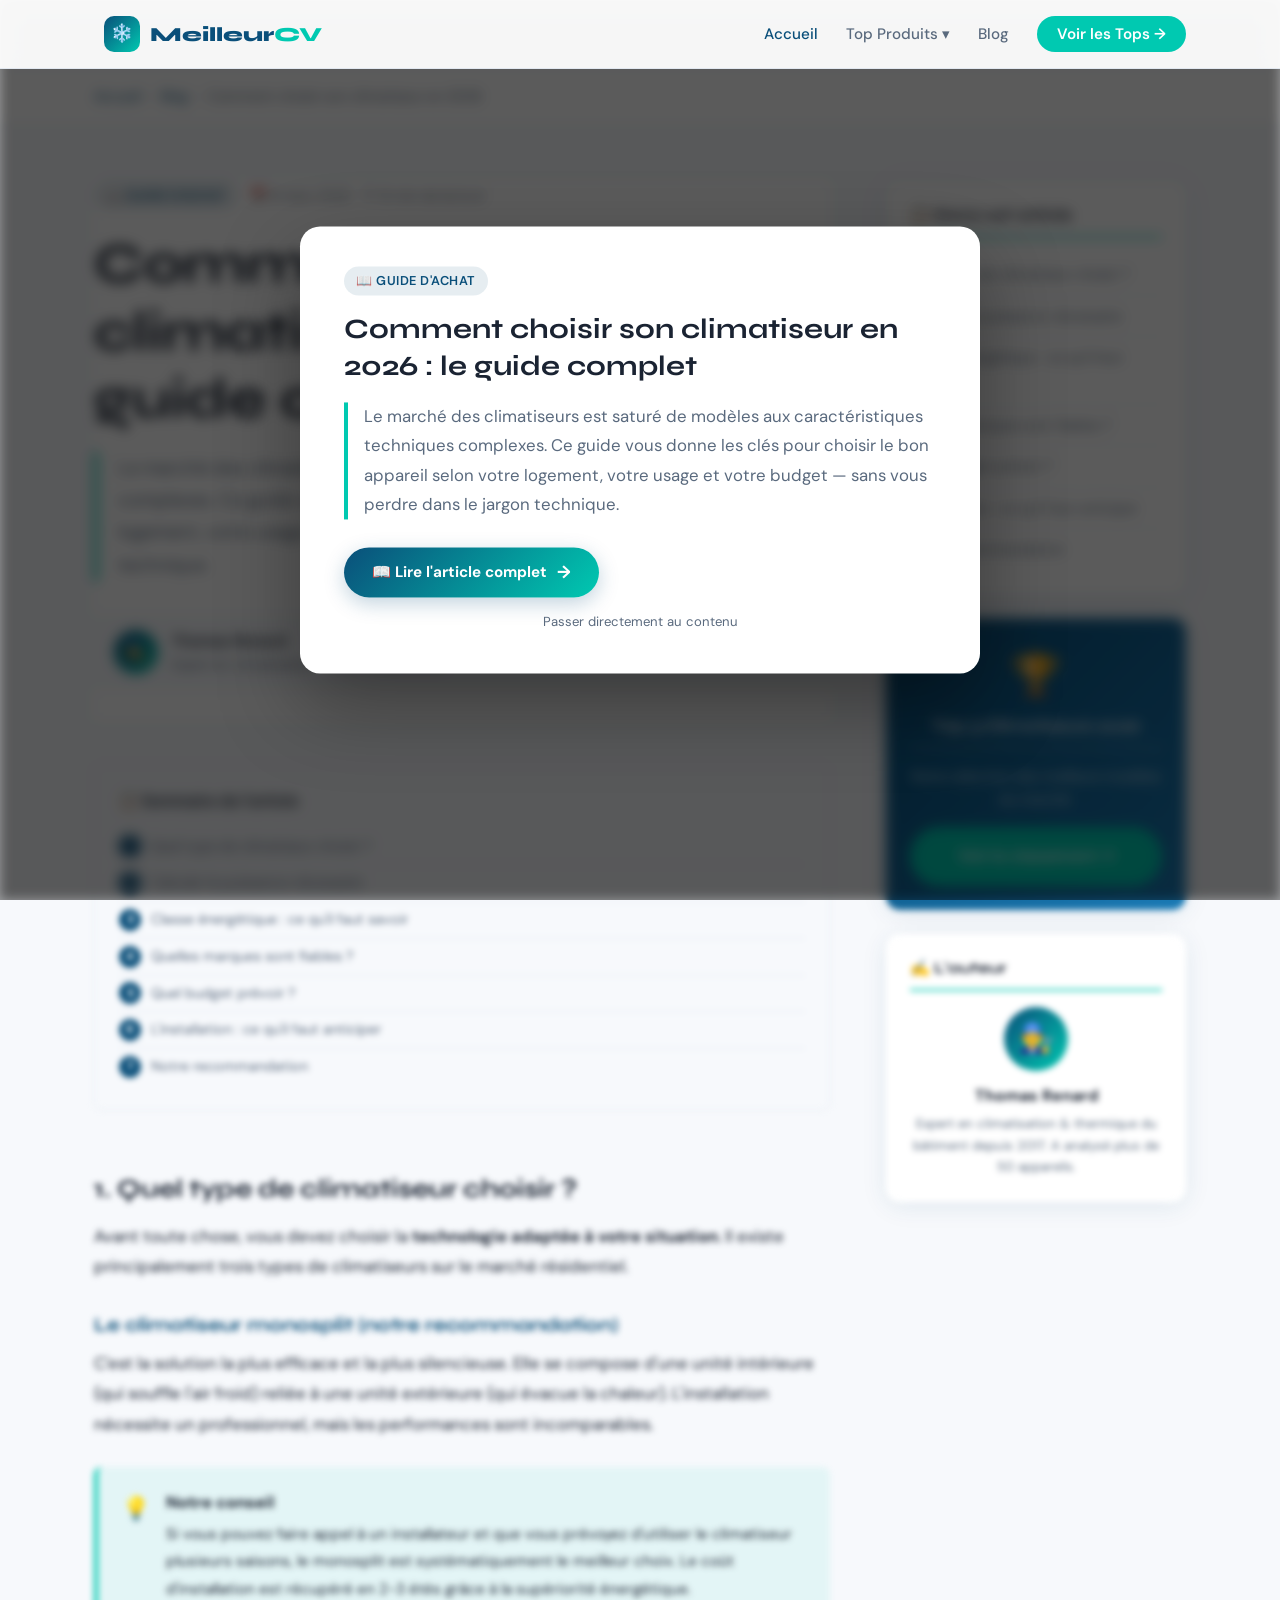
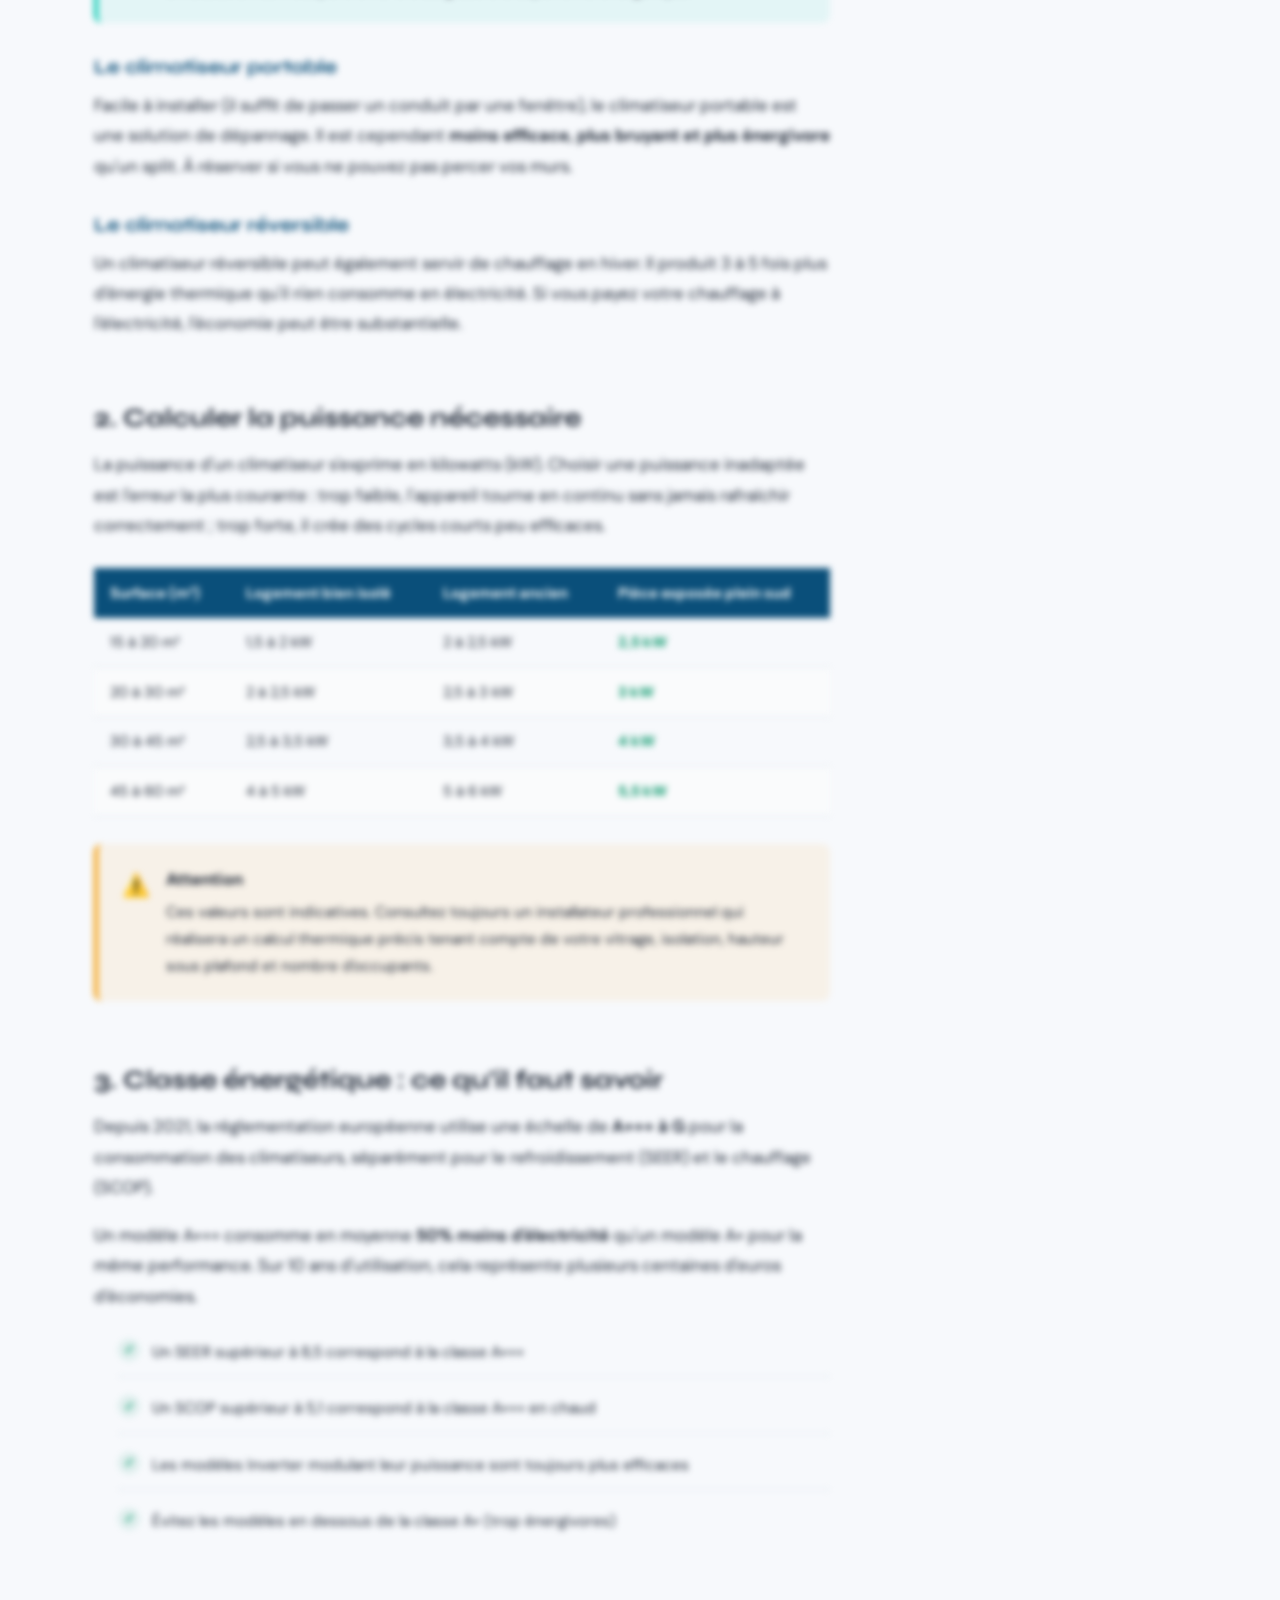
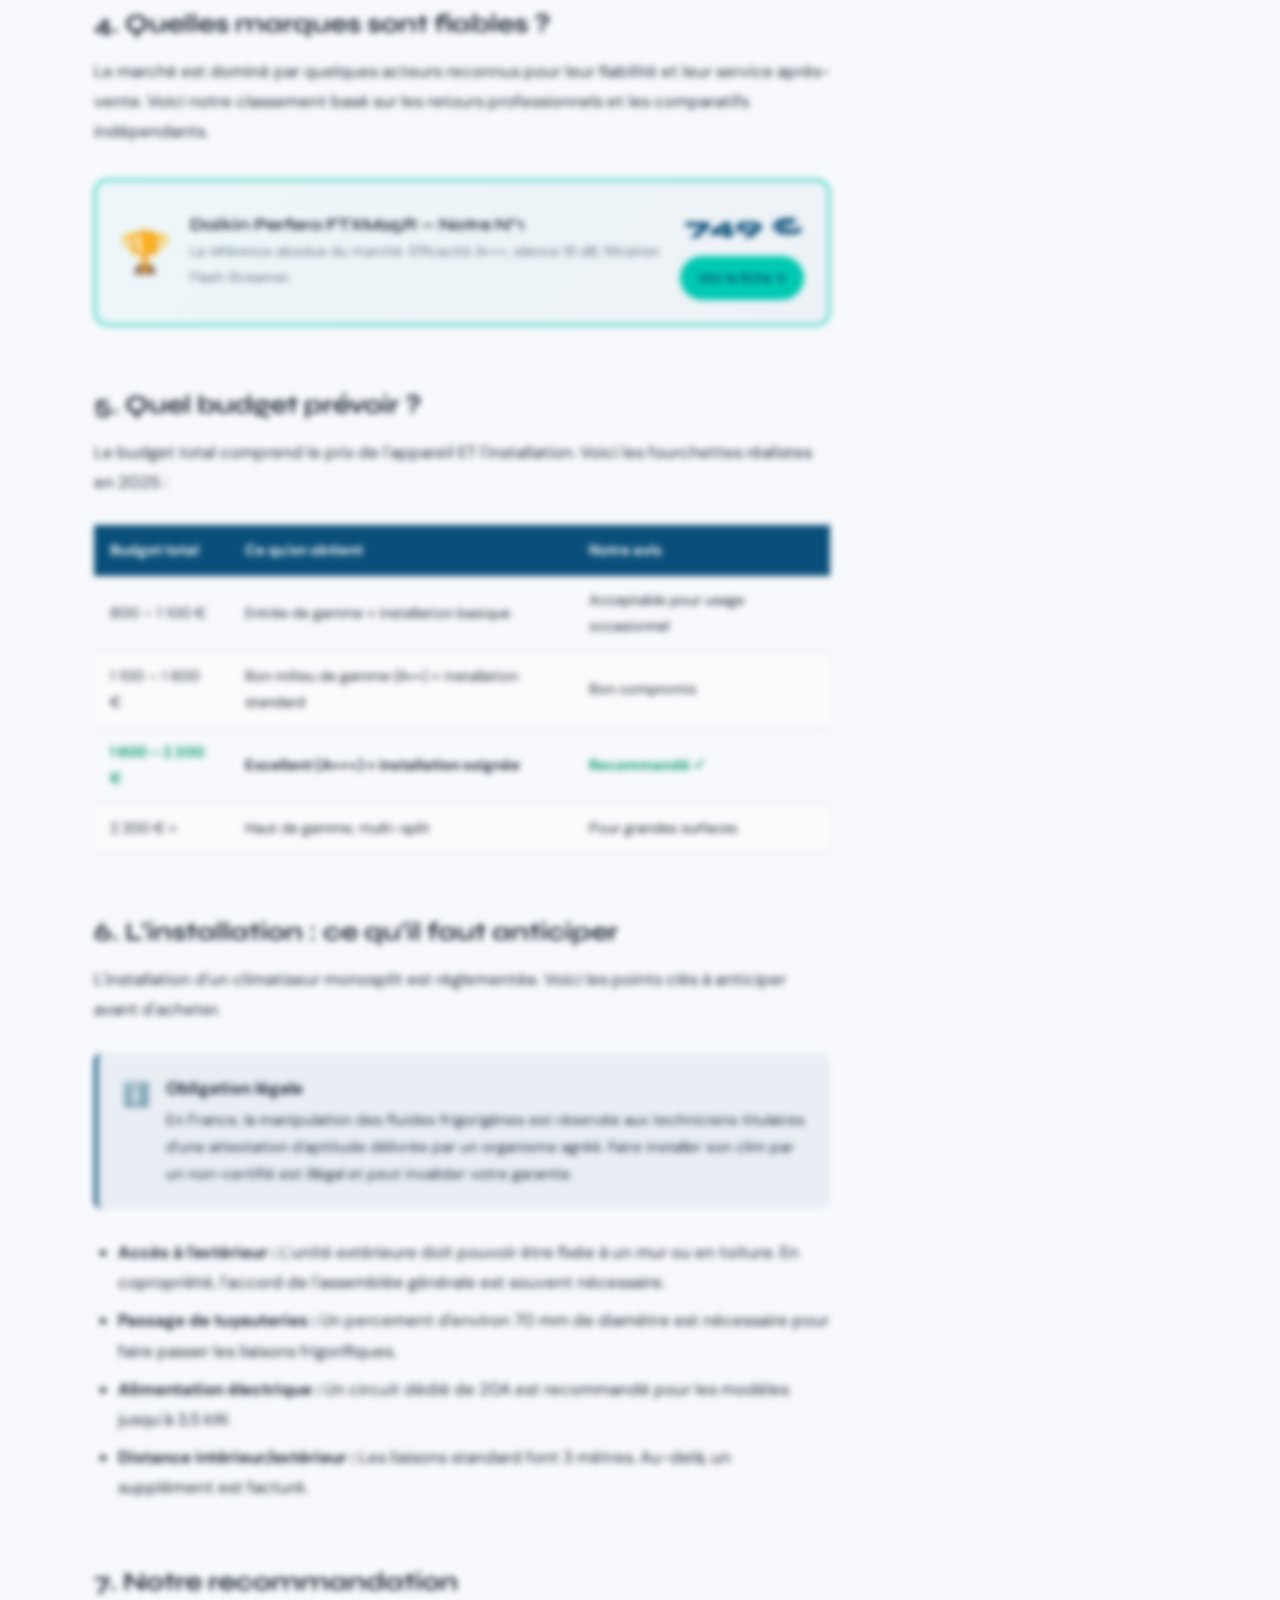
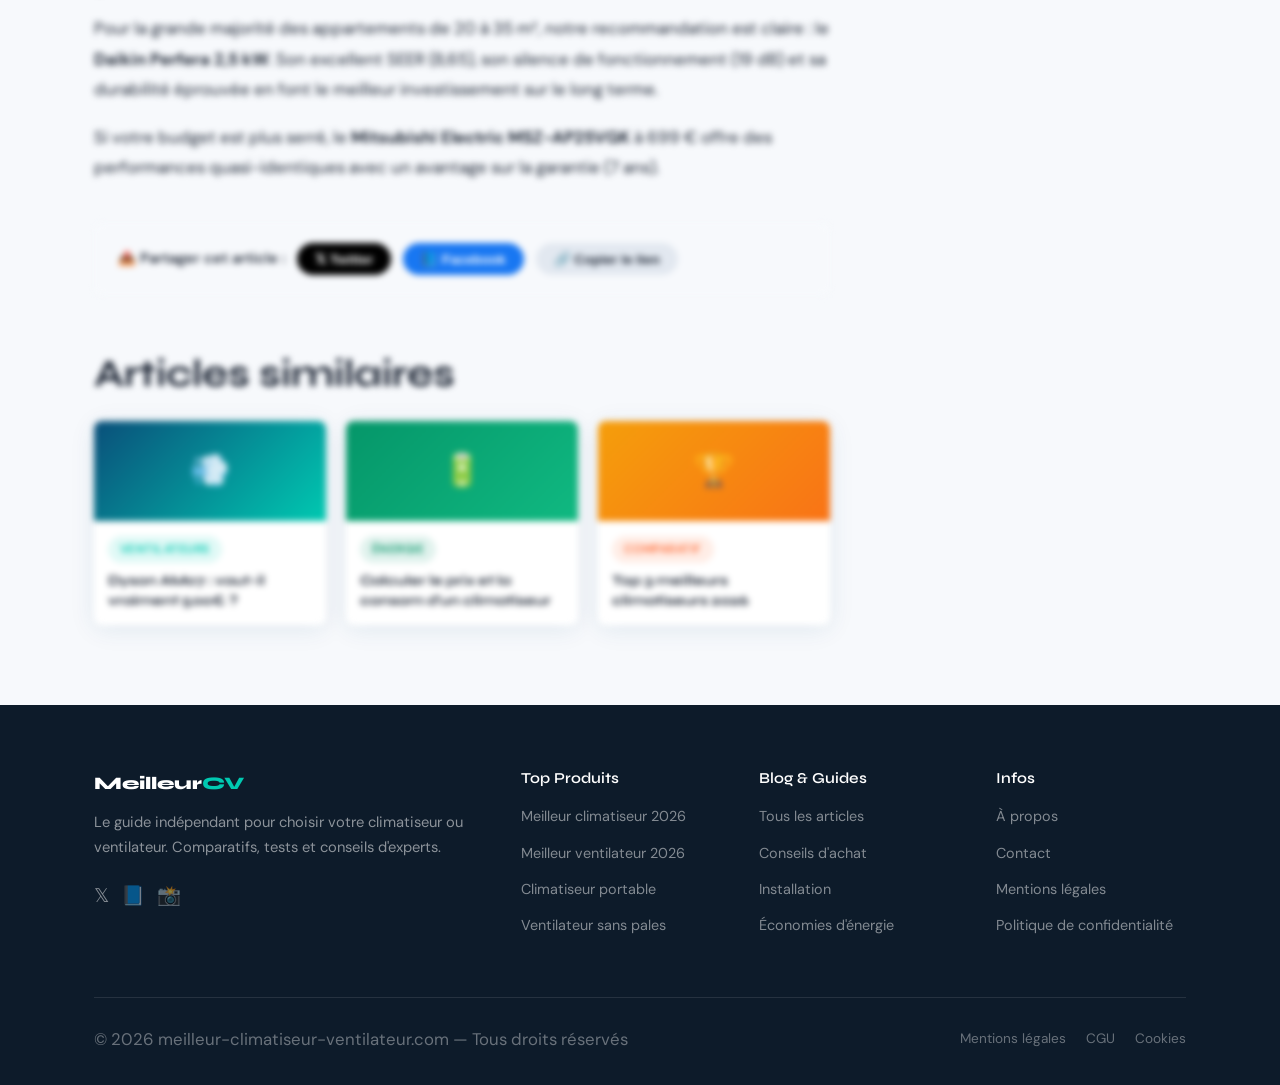
==== commit f15d3db0: "test sticky intro" ====
--- a/articles/choisir-climatiseur-generated/index.html
+++ b/articles/choisir-climatiseur-generated/index.html
@@ -130,6 +130,89 @@
       .product-mini { flex-direction: column; }
       .product-mini-price { text-align: left; }
     }
+
+    /* ── FOCUS MODE ─────────────────────────────────────────── */
+
+    /* Overlay de blur sur tout le reste de la page */
+    .focus-overlay {
+      position: fixed; inset: 0; z-index: 50;
+      backdrop-filter: blur(6px) brightness(0.55);
+      -webkit-backdrop-filter: blur(6px) brightness(0.55);
+      background: rgba(0,0,0,0.35);
+      opacity: 0; pointer-events: none;
+      transition: opacity .55s cubic-bezier(.4,0,.2,1);
+    }
+    body.focus-mode .focus-overlay {
+      opacity: 1; pointer-events: auto;
+    }
+
+    /* Carte intro sticky — centrée à l'écran */
+    .intro-focus-card {
+      position: fixed;
+      top: 50%; left: 50%;
+      transform: translate(-50%, -46%);
+      z-index: 100;
+      width: min(680px, 90vw);
+      background: var(--white);
+      border-radius: 20px;
+      padding: 40px 44px;
+      box-shadow: 0 32px 80px rgba(0,0,0,.35);
+      opacity: 0; pointer-events: none;
+      transition:
+        opacity .55s cubic-bezier(.4,0,.2,1),
+        transform .55s cubic-bezier(.4,0,.2,1);
+    }
+    body.focus-mode .intro-focus-card {
+      opacity: 1; pointer-events: auto;
+      transform: translate(-50%, -50%);
+    }
+    .intro-focus-card .ifc-badge { margin-bottom: 16px; }
+    .intro-focus-card h2 {
+      font-size: clamp(1.3rem, 3vw, 1.75rem);
+      line-height: 1.3; margin-bottom: 18px;
+      color: var(--text);
+    }
+    .intro-focus-card p {
+      font-size: 1.05rem; line-height: 1.75;
+      color: var(--text-muted); margin-bottom: 28px;
+      border-left: 4px solid var(--accent); padding-left: 16px;
+    }
+    .intro-focus-card .ifc-read-btn {
+      display: inline-flex; align-items: center; gap: 10px;
+      background: linear-gradient(135deg, var(--primary), var(--accent));
+      color: white; padding: 14px 28px; border-radius: 50px;
+      font-weight: 700; font-size: 0.95rem; cursor: pointer;
+      border: none; font-family: var(--font-body);
+      transition: transform .2s, box-shadow .2s;
+      box-shadow: 0 6px 20px rgba(10,79,122,.25);
+    }
+    .intro-focus-card .ifc-read-btn:hover {
+      transform: translateY(-2px);
+      box-shadow: 0 10px 28px rgba(10,79,122,.35);
+    }
+    .intro-focus-card .ifc-skip {
+      display: block; margin-top: 14px;
+      font-size: 0.82rem; color: var(--text-muted);
+      cursor: pointer; text-align: center;
+      transition: color .2s;
+    }
+    .intro-focus-card .ifc-skip:hover { color: var(--text); }
+
+    /* Le contenu principal s'estompe en focus mode */
+    .article-blur-target {
+      transition: filter .55s cubic-bezier(.4,0,.2,1), opacity .55s cubic-bezier(.4,0,.2,1);
+    }
+    body.focus-mode .article-blur-target {
+      filter: blur(3px);
+      opacity: 0.4;
+      pointer-events: none;
+      user-select: none;
+    }
+
+    /* Transition smooth vers lecture — scroll animé */
+    body.reading-mode .intro-focus-card { opacity: 0; pointer-events: none; transform: translate(-50%, -56%); }
+    body.reading-mode .focus-overlay    { opacity: 0; pointer-events: none; }
+    body.reading-mode .article-blur-target { filter: none; opacity: 1; pointer-events: auto; }
   </style>
   <!-- Schema.org JSON-LD -->
   <script type="application/ld+json">
@@ -219,8 +302,25 @@
   <!-- Reading progress bar -->
   <div class="reading-progress" id="readingProgress"></div>
 
+  <!-- OVERLAY BLUR (focus mode) -->
+  <div class="focus-overlay" id="focusOverlay"></div>
+
+  <!-- CARTE INTRO STICKY (focus mode) -->
+  <div class="intro-focus-card" id="introFocusCard">
+    <div class="ifc-badge"><span class="badge badge-primary">📖 Guide d'achat</span></div>
+    <h2>Comment choisir son climatiseur en 2026 : le guide complet</h2>
+    <p>Le marché des climatiseurs est saturé de modèles aux caractéristiques techniques complexes.
+                 Ce guide vous donne les clés pour choisir le bon appareil selon votre logement, votre usage
+                 et votre budget — sans vous perdre dans le jargon technique.</p>
+    <button class="ifc-read-btn" onclick="enterReading()">
+      📖 Lire l'article complet
+      <span style="font-size:1.1rem">→</span>
+    </button>
+    <span class="ifc-skip" onclick="enterReading()">Passer directement au contenu</span>
+  </div>
+
   <!-- BREADCRUMB -->
-  <div style="background:var(--white);border-bottom:1px solid var(--border)">
+  <div class="article-blur-target" style="background:var(--white);border-bottom:1px solid var(--border)">
     <div class="container">
       <div class="breadcrumb">
         <a href="../../index.html">Accueil</a>
@@ -233,7 +333,7 @@
   </div>
 
   <!-- ARTICLE LAYOUT -->
-  <div class="container">
+  <div class="container article-blur-target">
     <div class="article-layout">
 
       <!-- MAIN ARTICLE -->
@@ -458,11 +558,52 @@
 
   <script src="../../js/components.js"></script>
   <script>
+    // ── FOCUS MODE ──────────────────────────────────────────
+    let focusActive = false;
+    let readingActive = false;
+
+    // Déclenche le focus mode au premier scroll
+    function onFirstScroll() {
+      if (focusActive || readingActive) return;
+      const scrollY = window.scrollY || document.documentElement.scrollTop;
+      if (scrollY > 40) {
+        focusActive = true;
+        document.body.classList.add('focus-mode');
+        window.removeEventListener('scroll', onFirstScroll);
+      }
+    }
+    window.addEventListener('scroll', onFirstScroll, { passive: true });
+
+    // Clic sur "Lire l'article" — transition vers lecture classique
+    function enterReading() {
+      if (readingActive) return;
+      readingActive = true;
+      focusActive   = false;
+
+      // Swap des classes pour la transition CSS
+      document.body.classList.remove('focus-mode');
+      document.body.classList.add('reading-mode');
+
+      // Scroll smooth vers le début de l'article après la transition
+      setTimeout(() => {
+        document.body.classList.remove('reading-mode');
+        const toc = document.querySelector('.toc');
+        if (toc) {
+          toc.scrollIntoView({ behavior: 'smooth', block: 'start' });
+        }
+        // Réactive le scroll listener pour la lecture
+        window.addEventListener('scroll', onFirstScroll, { passive: true });
+      }, 600);
+    }
+
+    // ── READING PROGRESS ────────────────────────────────────
     window.addEventListener('scroll', () => {
       const doc = document.documentElement;
       const progress = (doc.scrollTop / (doc.scrollHeight - doc.clientHeight)) * 100;
       document.getElementById('readingProgress').style.width = progress + '%';
     });
+
+    // ── SIDEBAR TOC ACTIVE ──────────────────────────────────
     const headings = document.querySelectorAll('.article-body h2');
     const tocLinks = document.querySelectorAll('#sidebarToc a');
     window.addEventListener('scroll', () => {
@@ -473,6 +614,8 @@
         if (l.getAttribute('href') === '#' + current) l.classList.add('active');
       });
     });
+
+    // ── COPY LINK ───────────────────────────────────────────
     function copyLink() {
       navigator.clipboard.writeText(window.location.href).then(() => {
         const btn = document.querySelector('.share-copy');
@@ -482,4 +625,4 @@
     }
   </script>
 </body>
-</html>+</html>
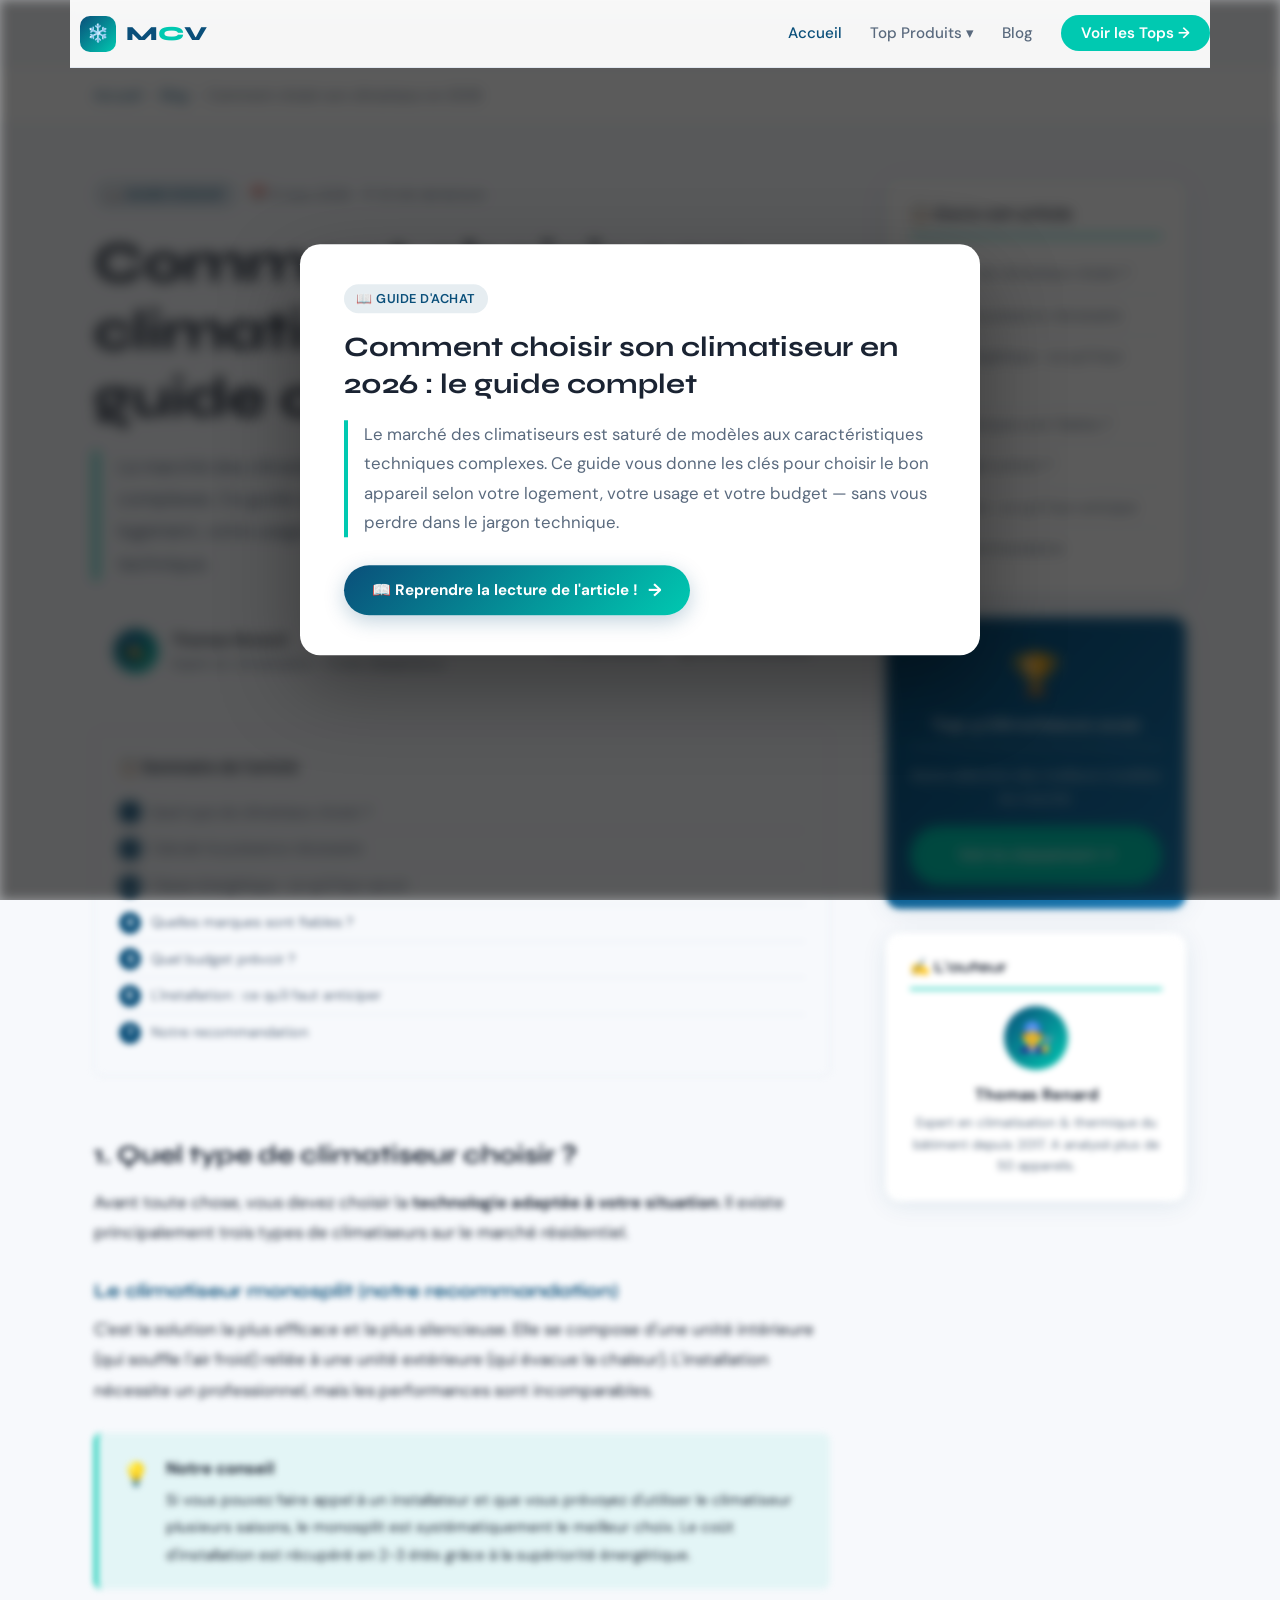
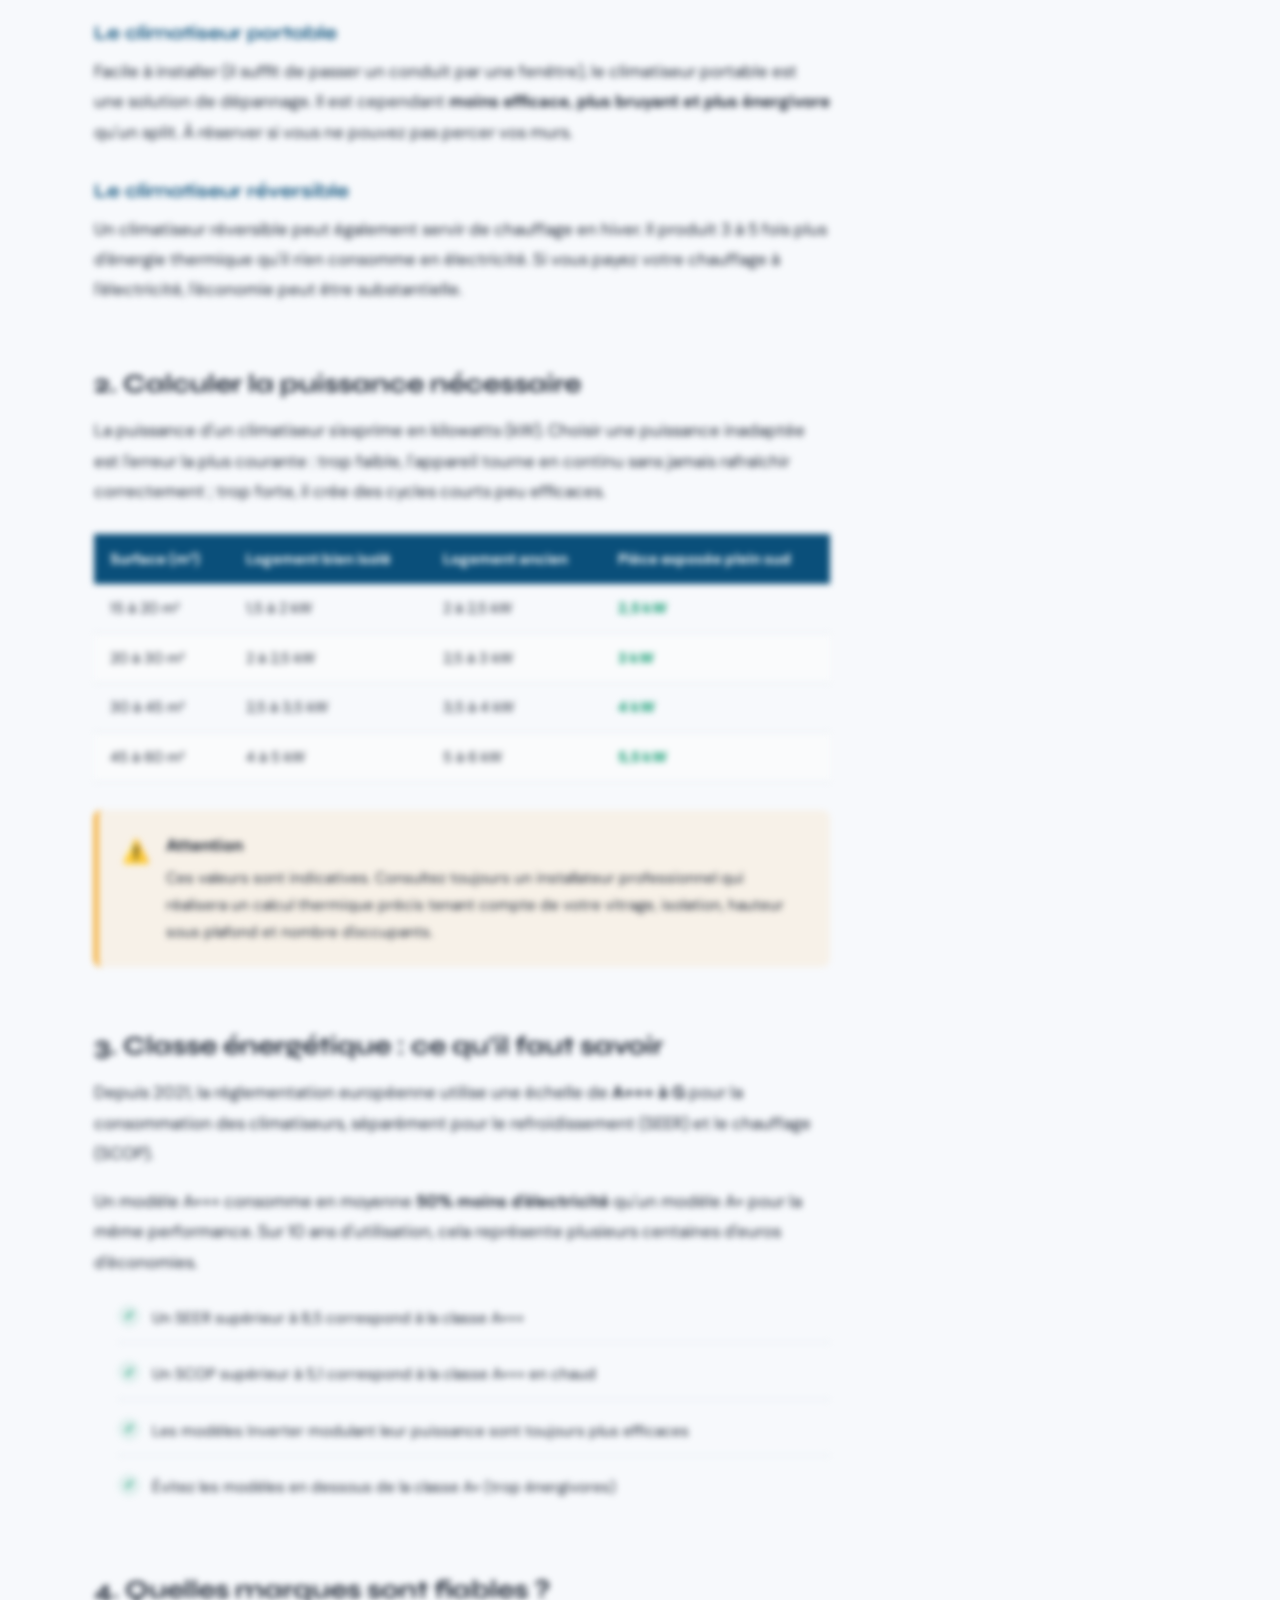
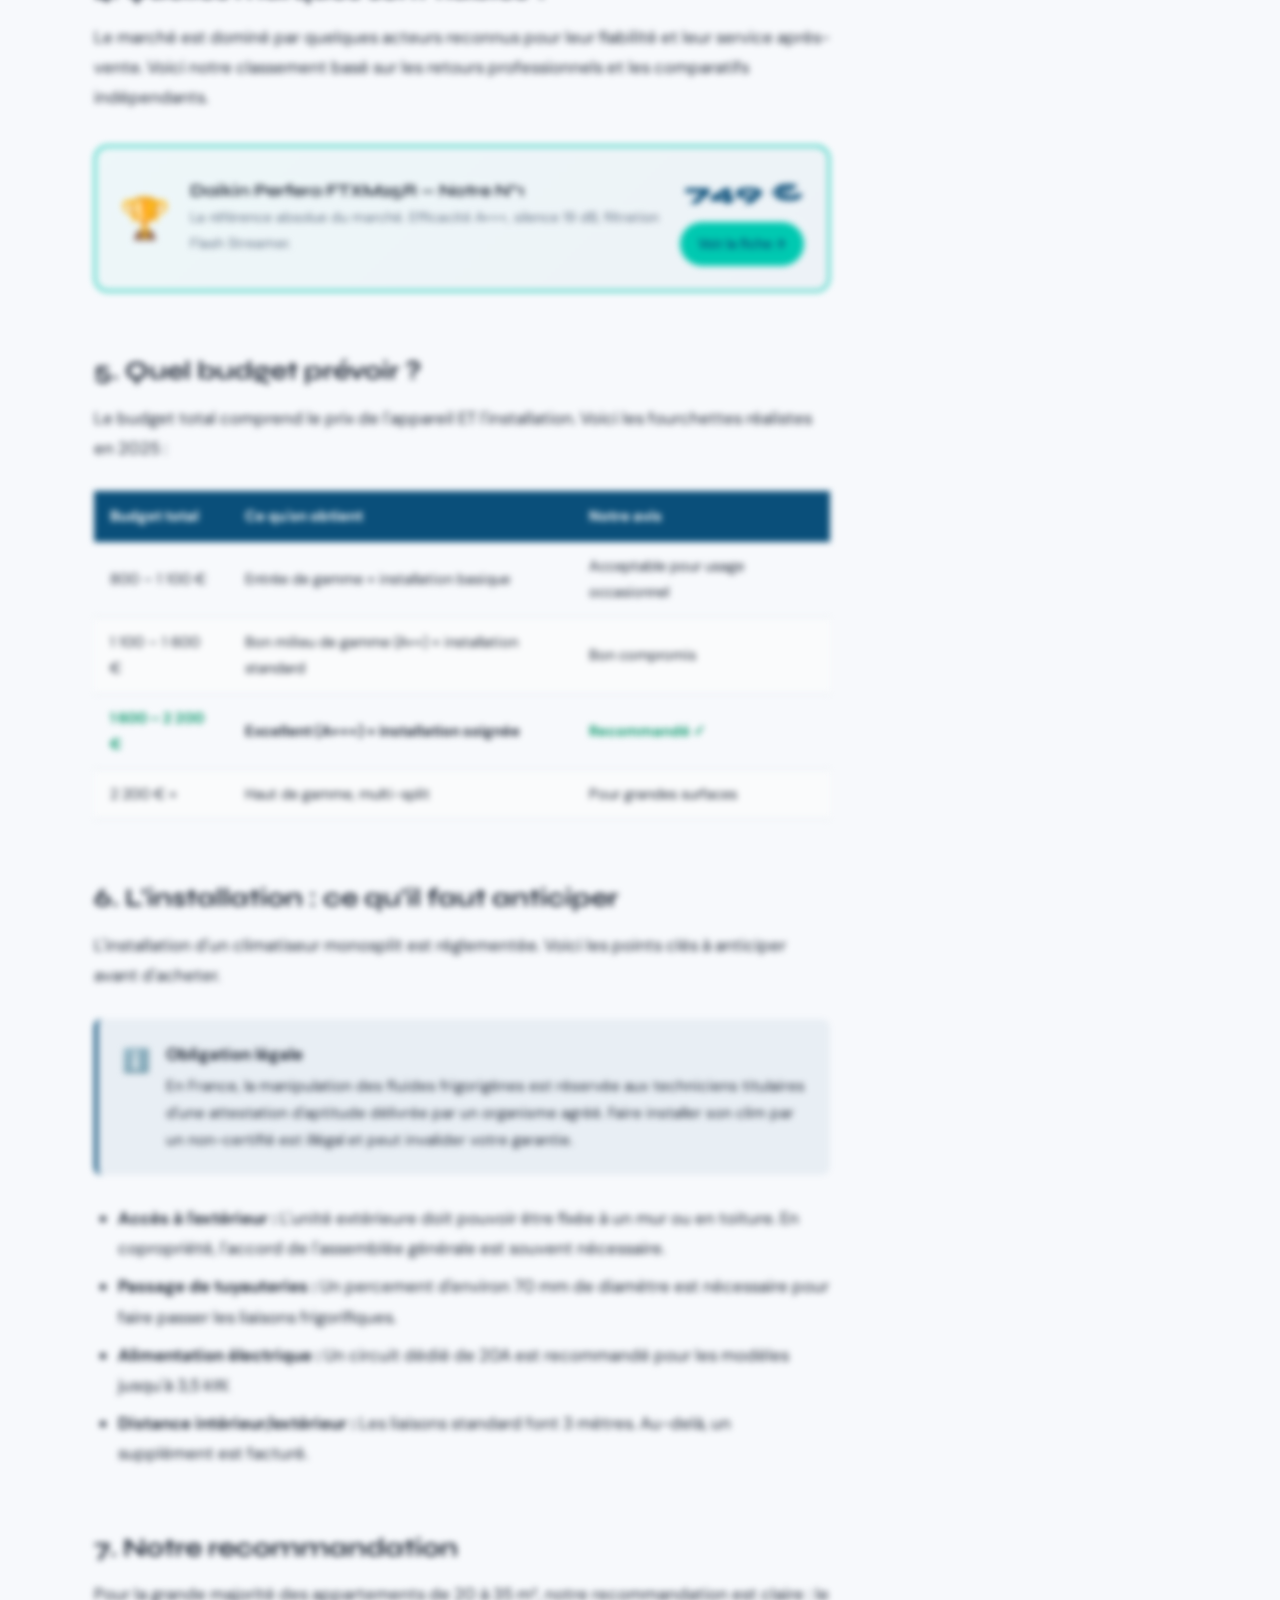
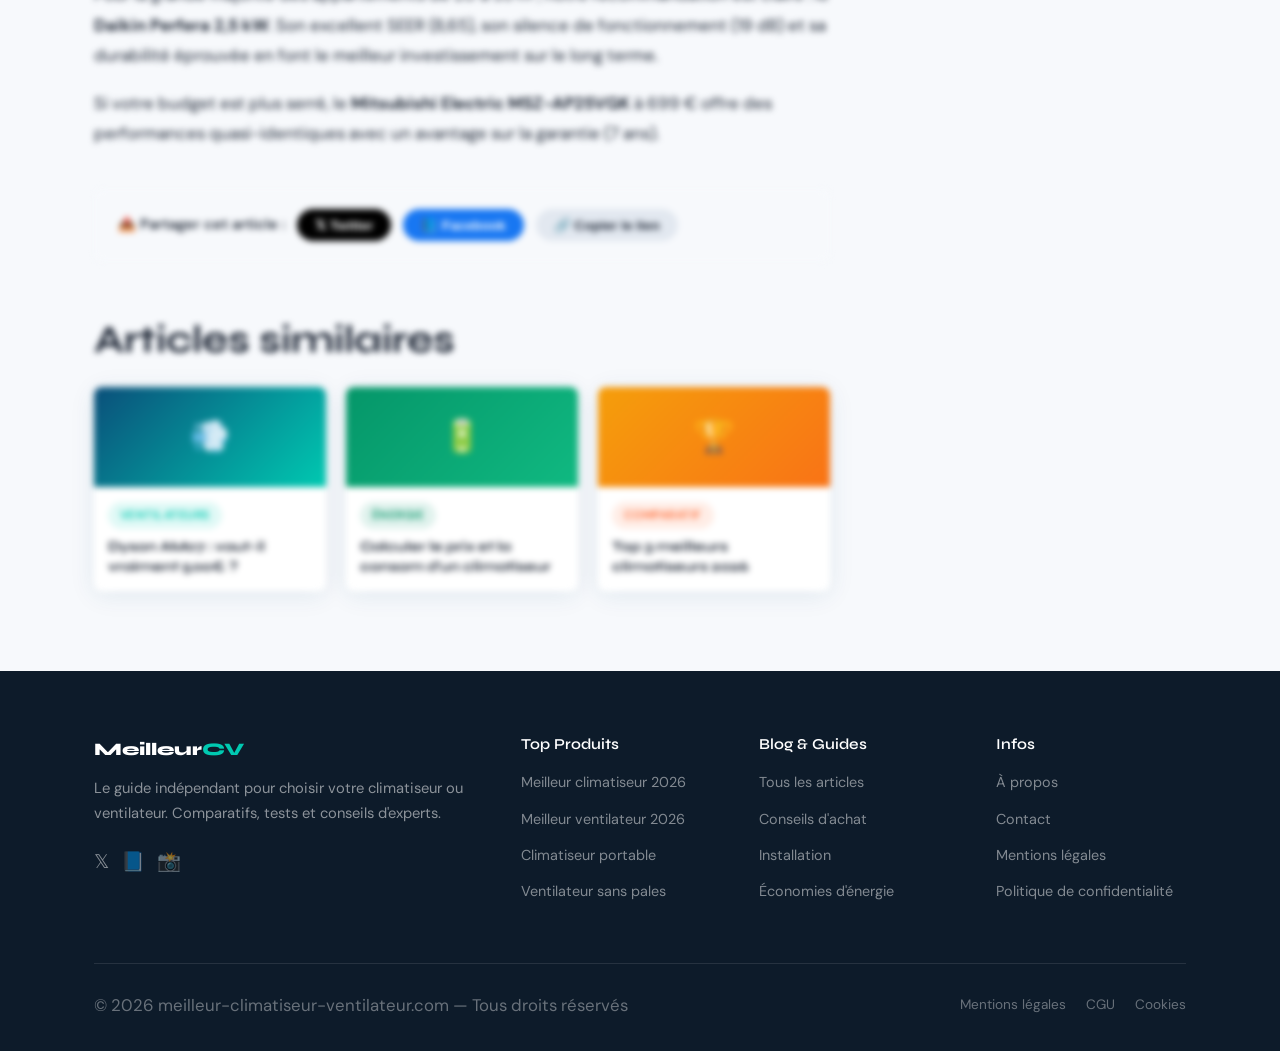
==== commit a7ea2a89: "correction on article template" ====
--- a/articles/choisir-climatiseur-generated/index.html
+++ b/articles/choisir-climatiseur-generated/index.html
@@ -313,10 +313,9 @@
                  Ce guide vous donne les clés pour choisir le bon appareil selon votre logement, votre usage
                  et votre budget — sans vous perdre dans le jargon technique.</p>
     <button class="ifc-read-btn" onclick="enterReading()">
-      📖 Lire l'article complet
+      📖 Reprendre la lecture de l'article !
       <span style="font-size:1.1rem">→</span>
     </button>
-    <span class="ifc-skip" onclick="enterReading()">Passer directement au contenu</span>
   </div>
 
   <!-- BREADCRUMB -->
--- a/css/style.css
+++ b/css/style.css
@@ -45,7 +45,7 @@
 .section-sm { padding: 48px 0; }
 
 /* ===== HEADER / NAV ===== */
-header {
+.menu {
   position: sticky; top: 0; z-index: 100;
   background: rgba(255,255,255,0.95);
   backdrop-filter: blur(12px);
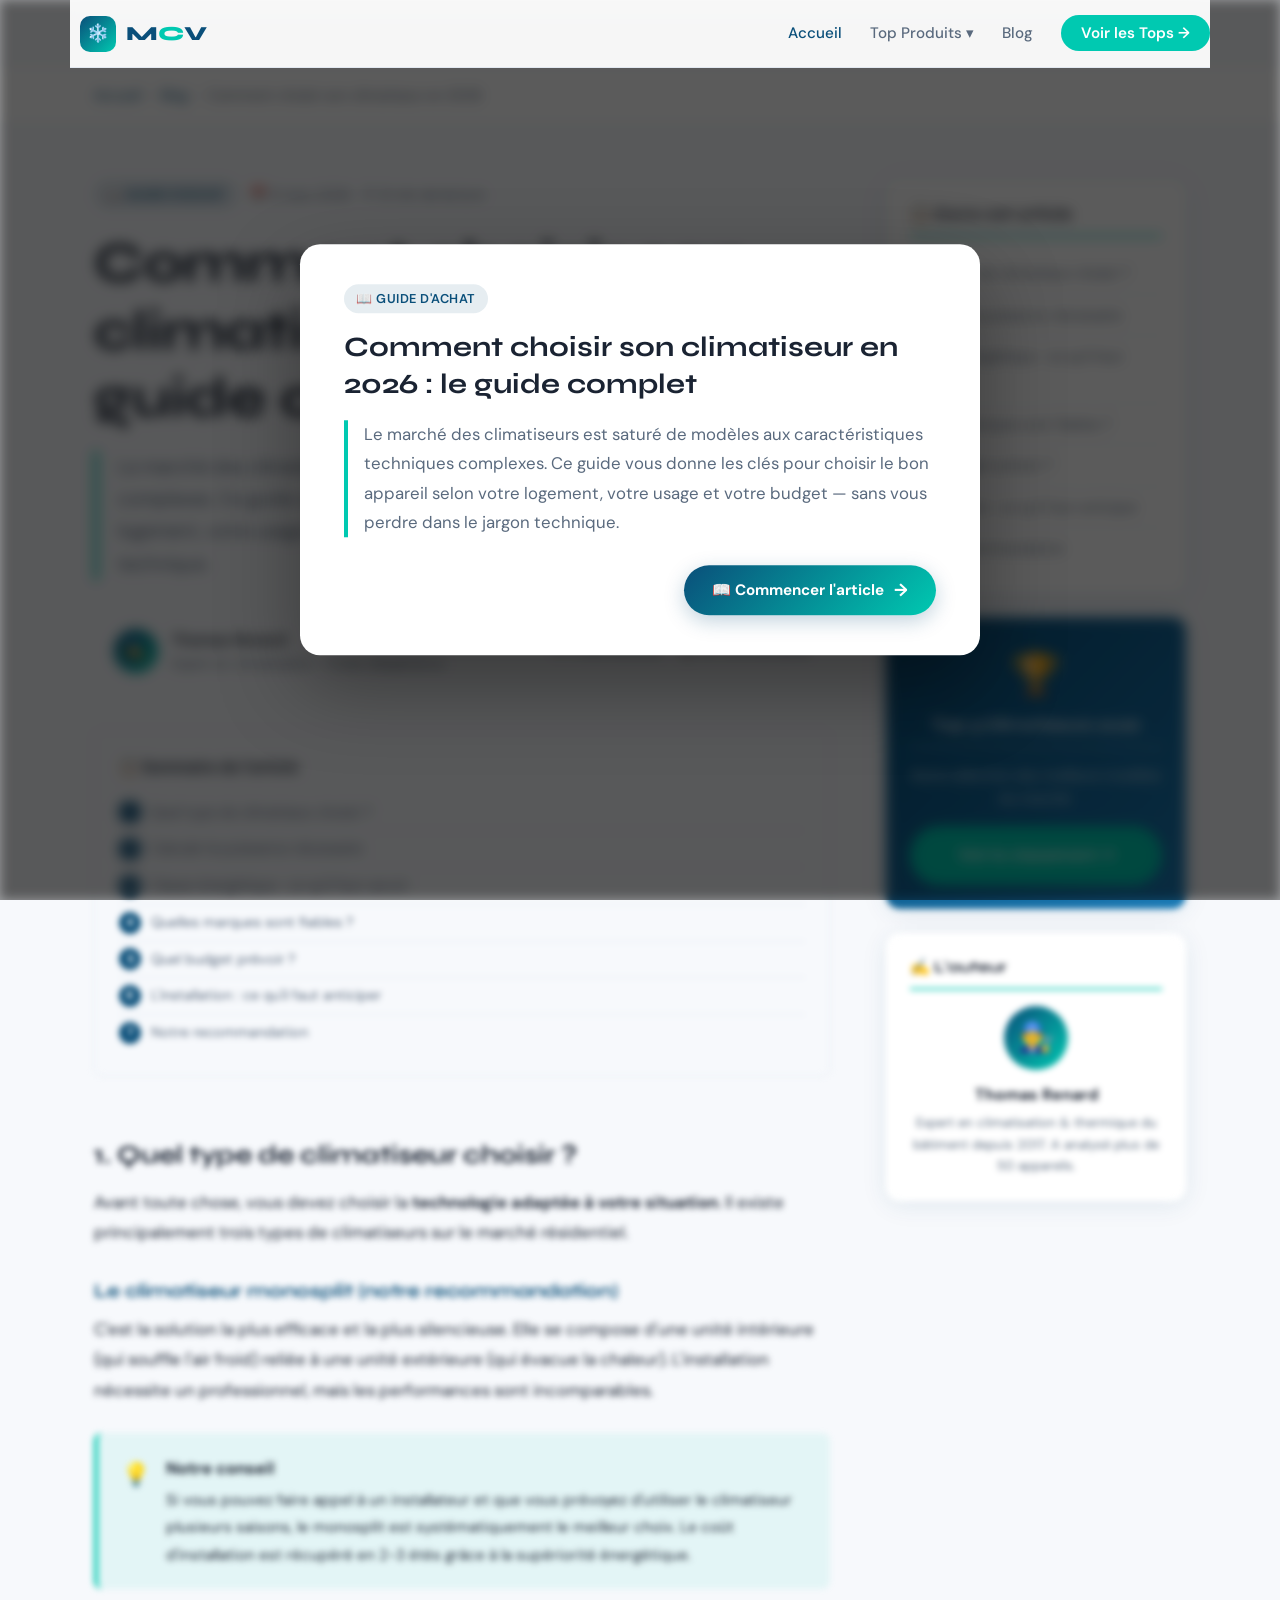
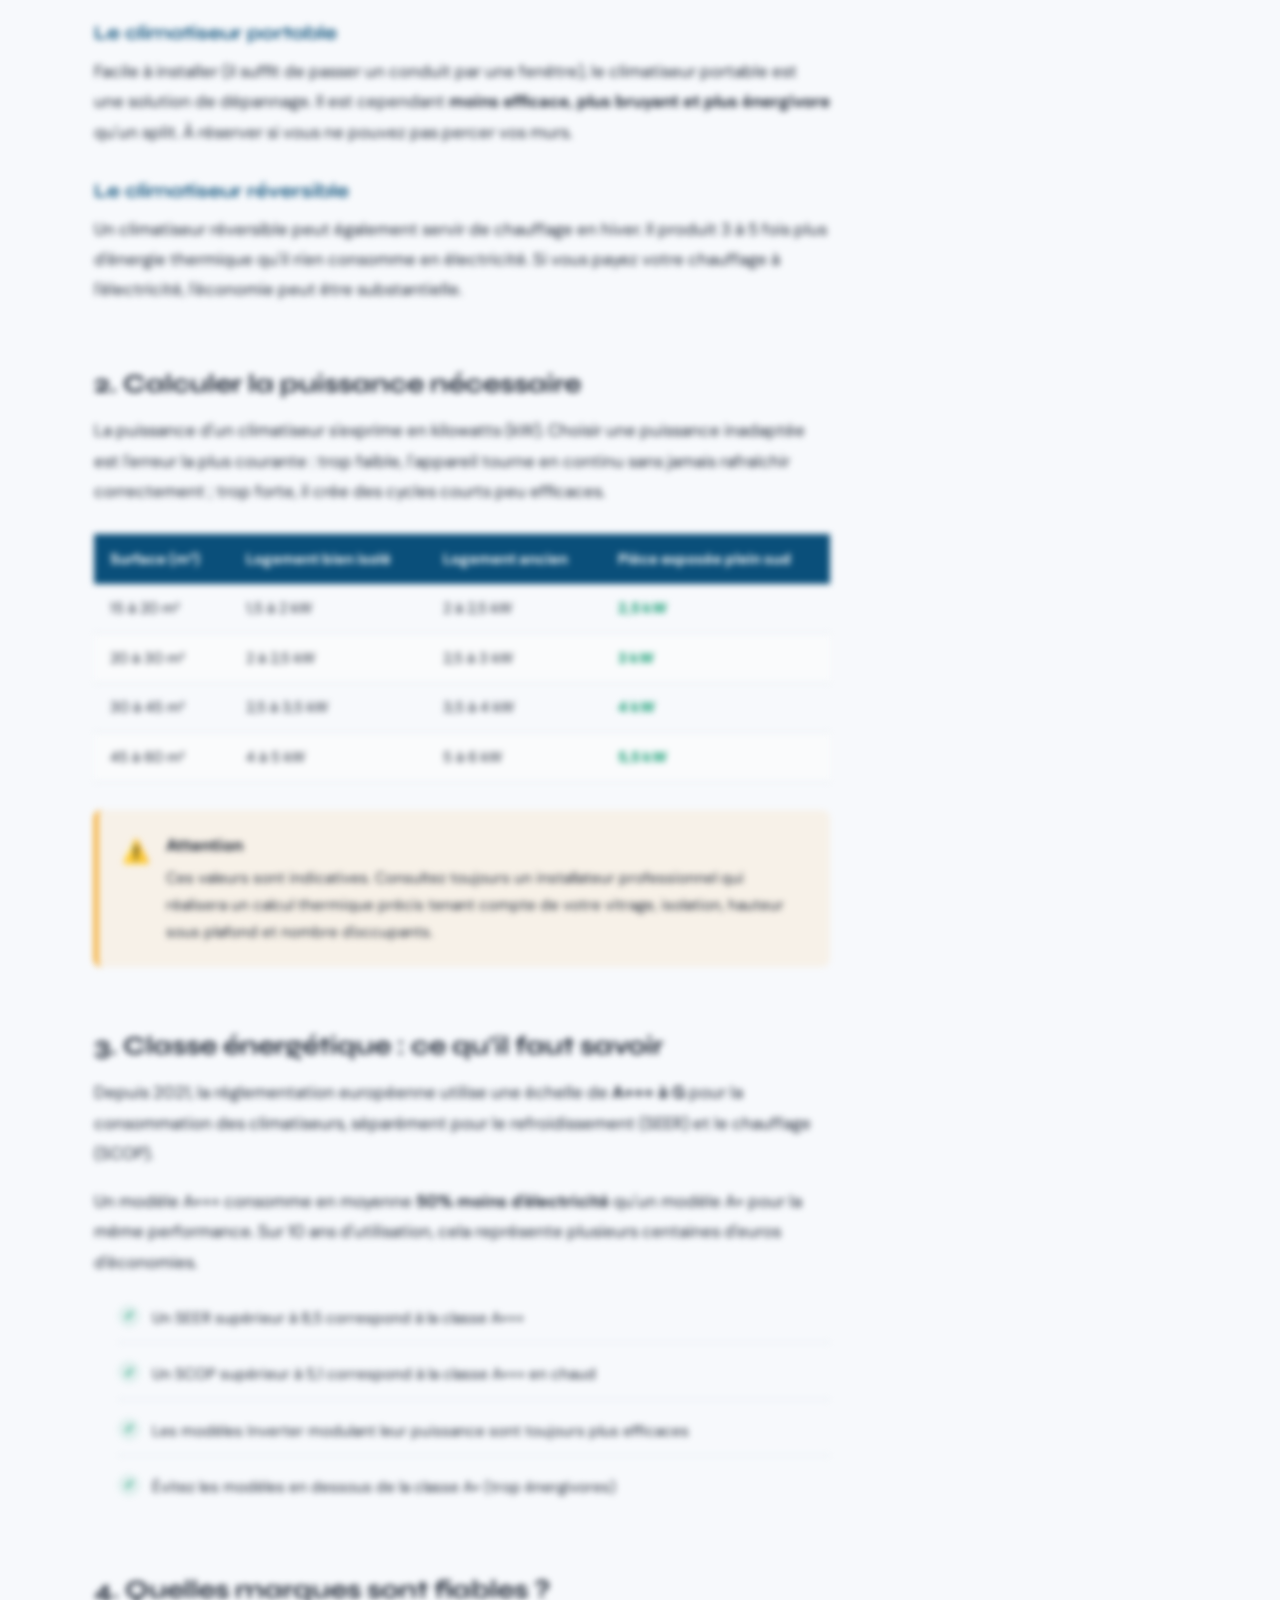
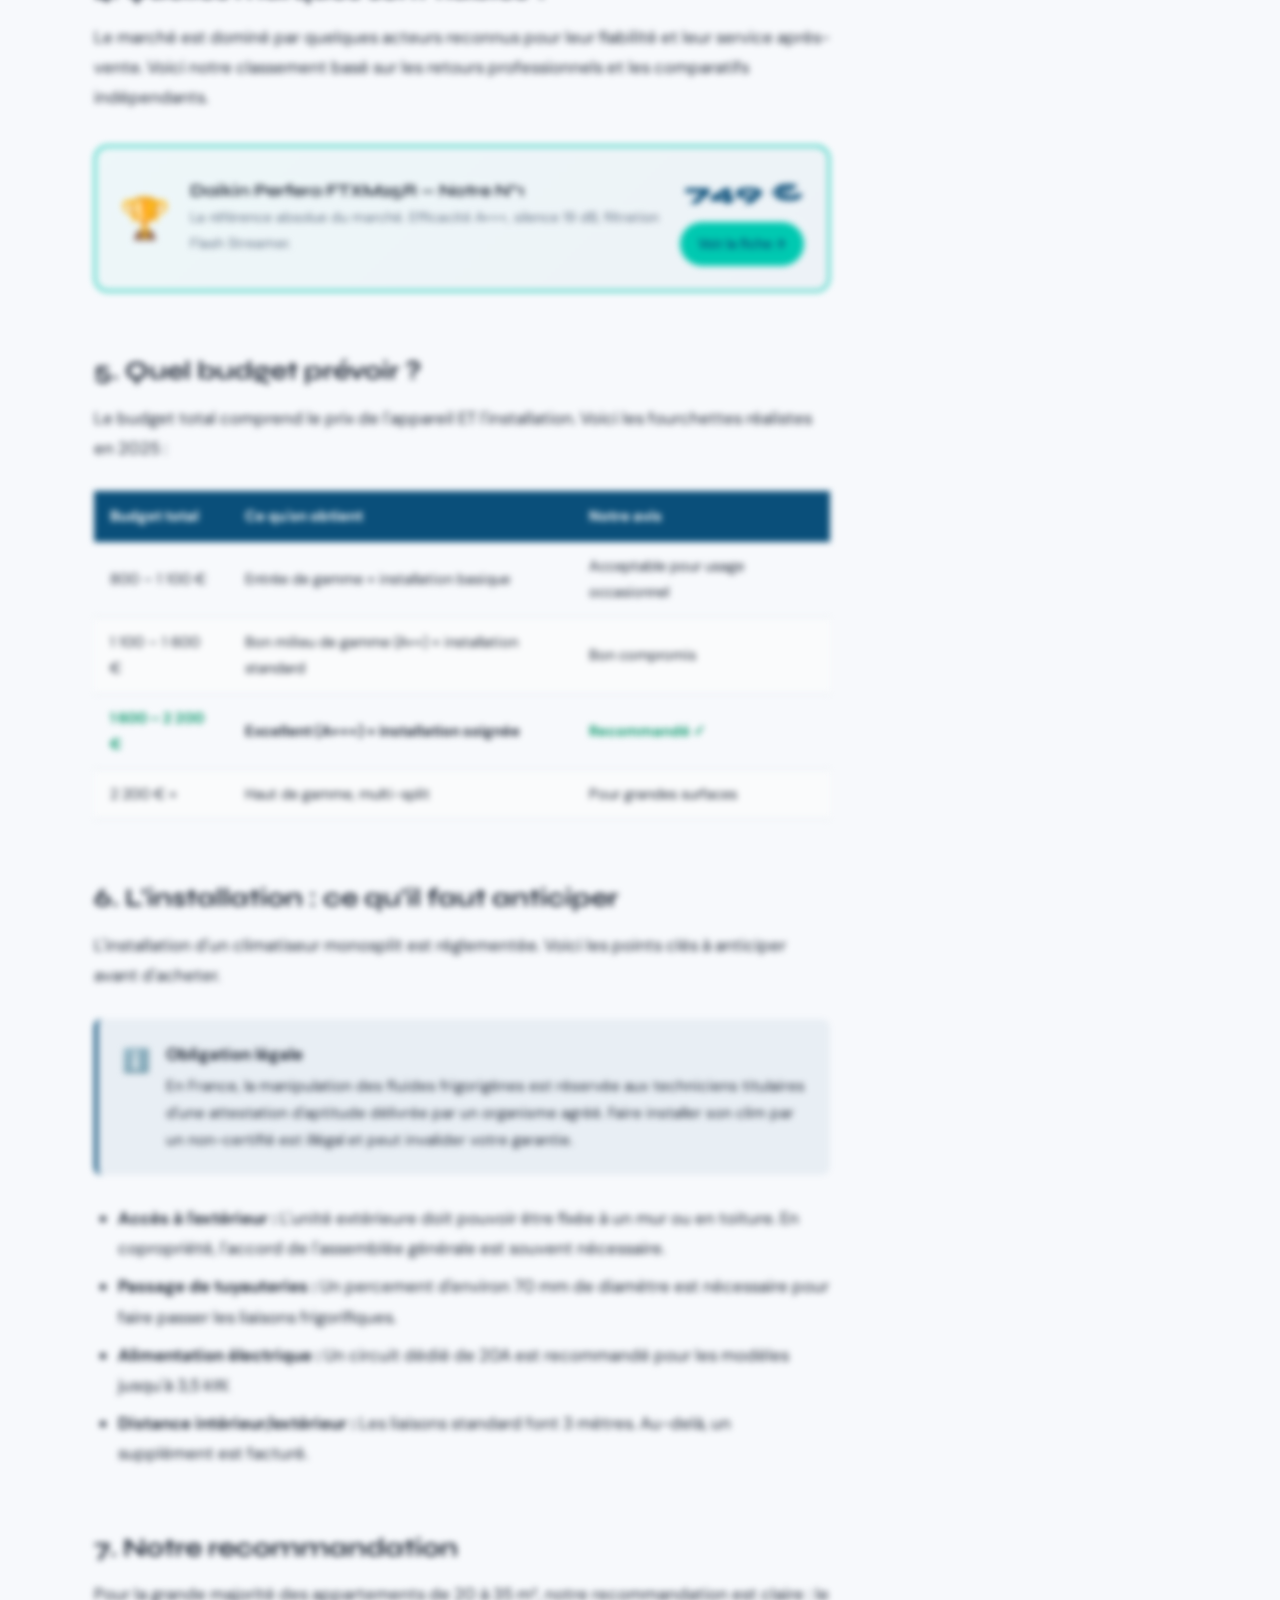
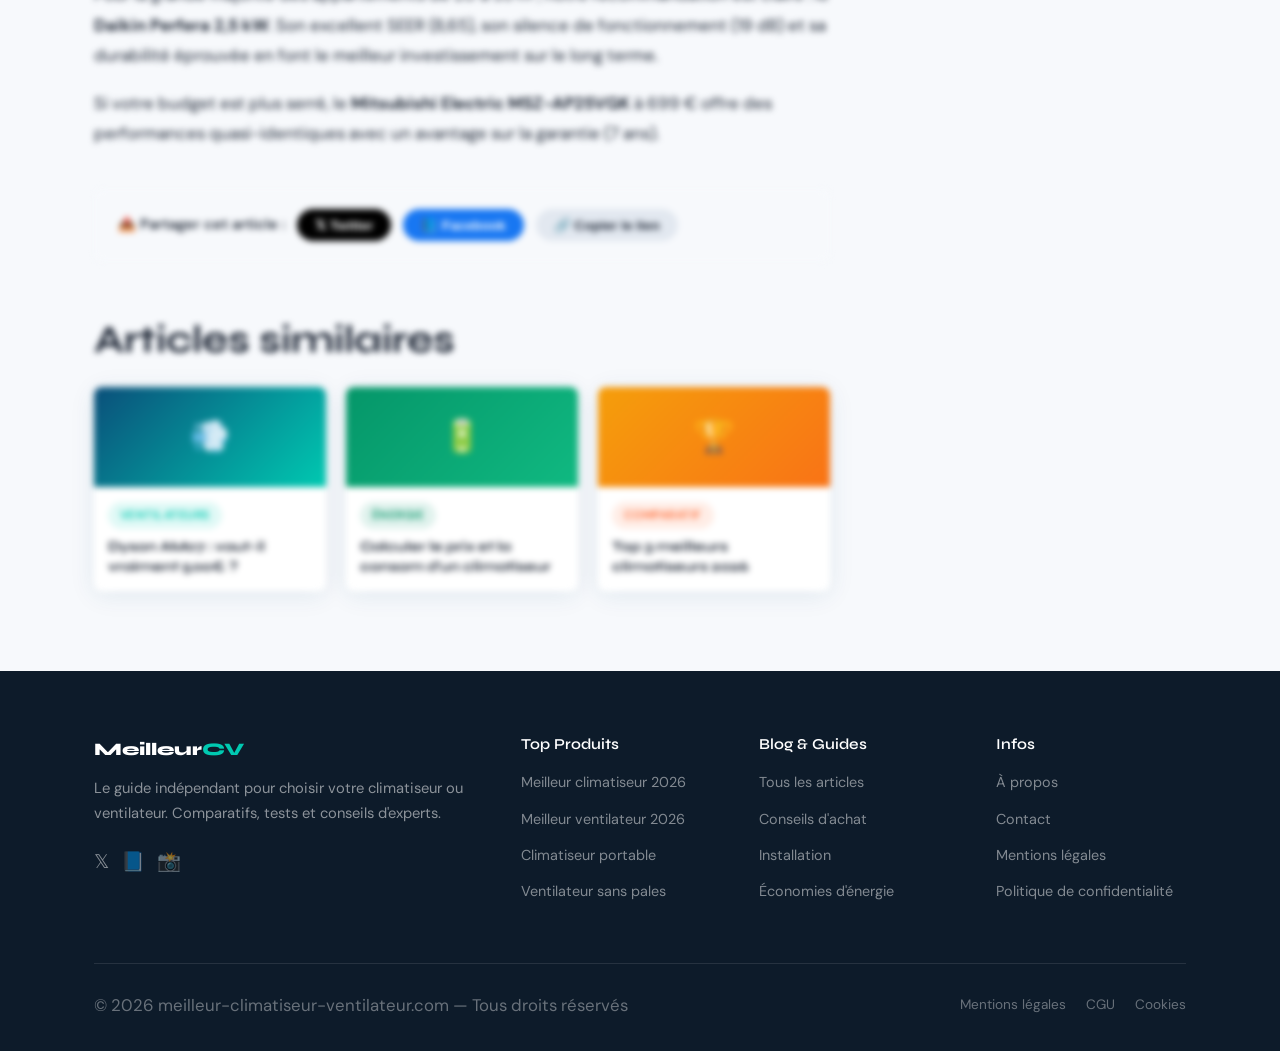
==== commit 9615cee1: "float btn right intro" ====
--- a/articles/choisir-climatiseur-generated/index.html
+++ b/articles/choisir-climatiseur-generated/index.html
@@ -179,6 +179,7 @@
     }
     .intro-focus-card .ifc-read-btn {
       display: inline-flex; align-items: center; gap: 10px;
+      float: right;
       background: linear-gradient(135deg, var(--primary), var(--accent));
       color: white; padding: 14px 28px; border-radius: 50px;
       font-weight: 700; font-size: 0.95rem; cursor: pointer;
@@ -313,7 +314,7 @@
                  Ce guide vous donne les clés pour choisir le bon appareil selon votre logement, votre usage
                  et votre budget — sans vous perdre dans le jargon technique.</p>
     <button class="ifc-read-btn" onclick="enterReading()">
-      📖 Reprendre la lecture de l'article !
+      📖 Commencer l'article
       <span style="font-size:1.1rem">→</span>
     </button>
   </div>
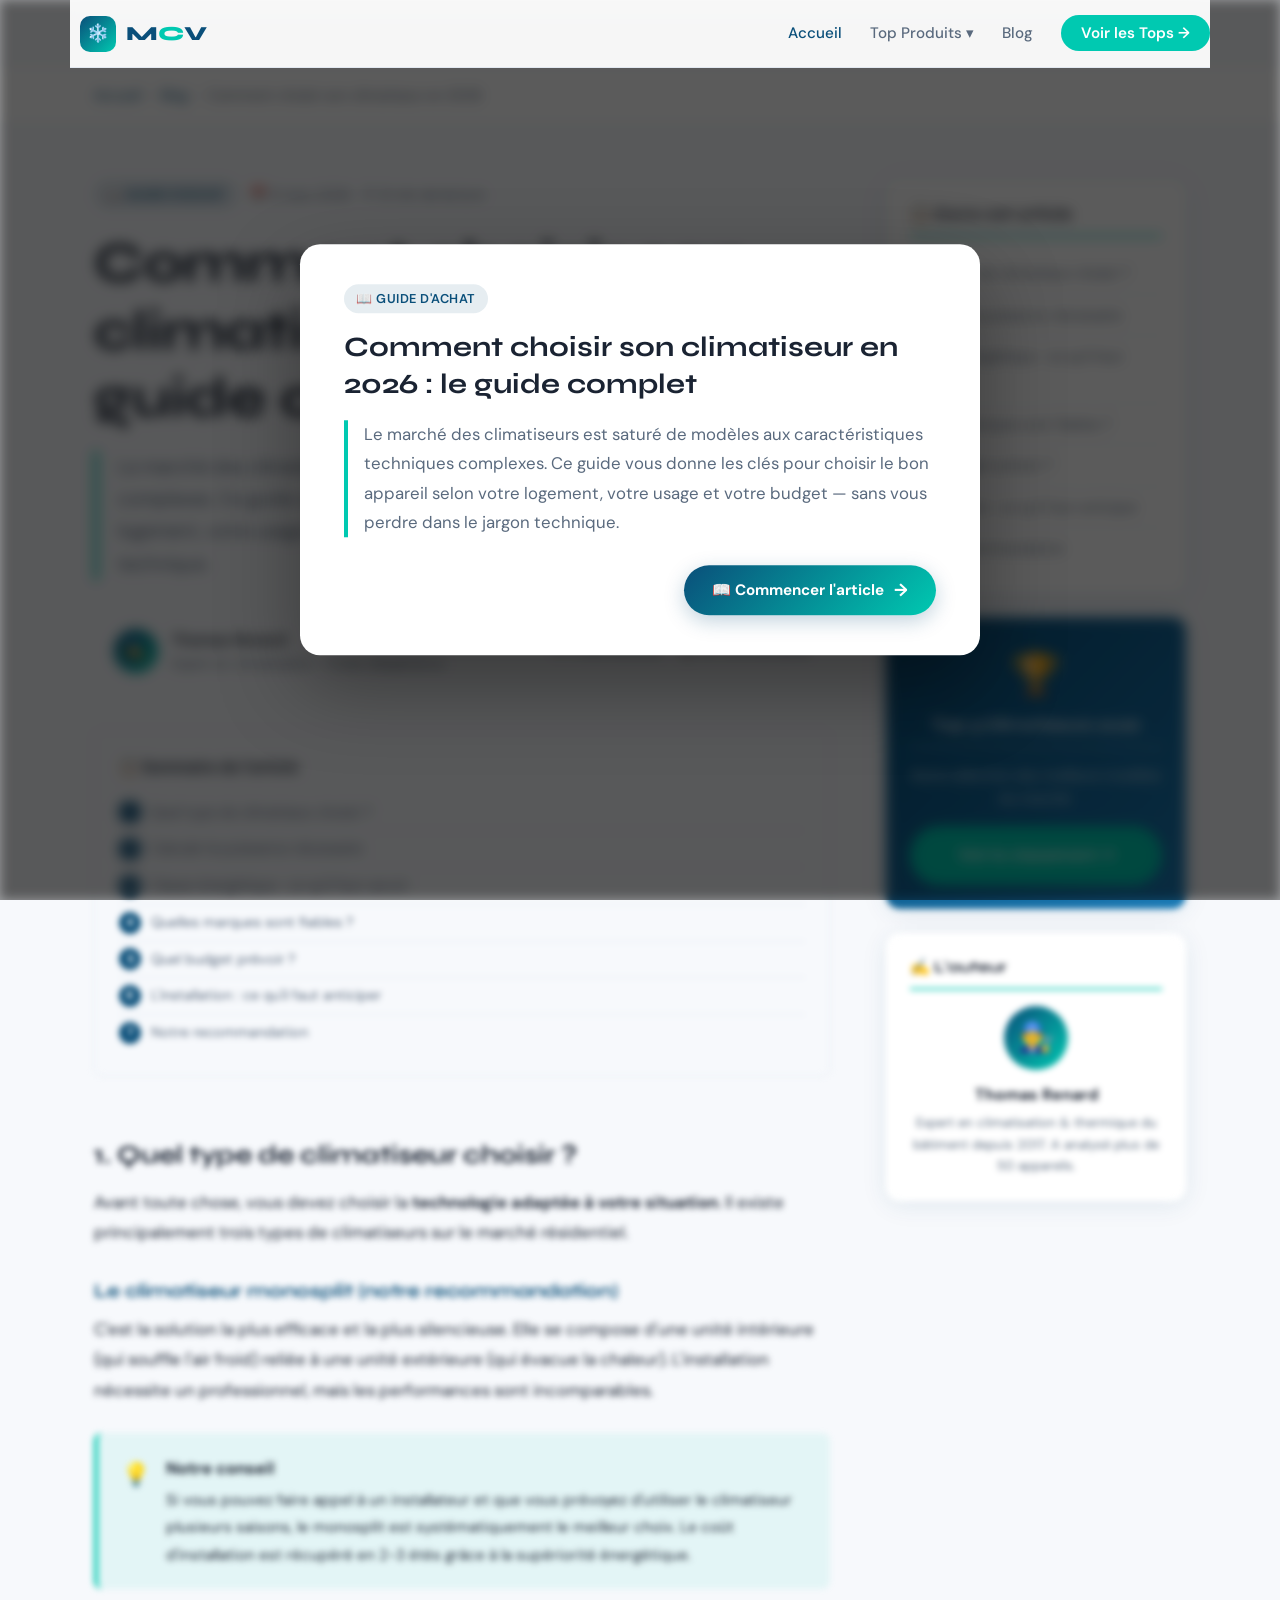
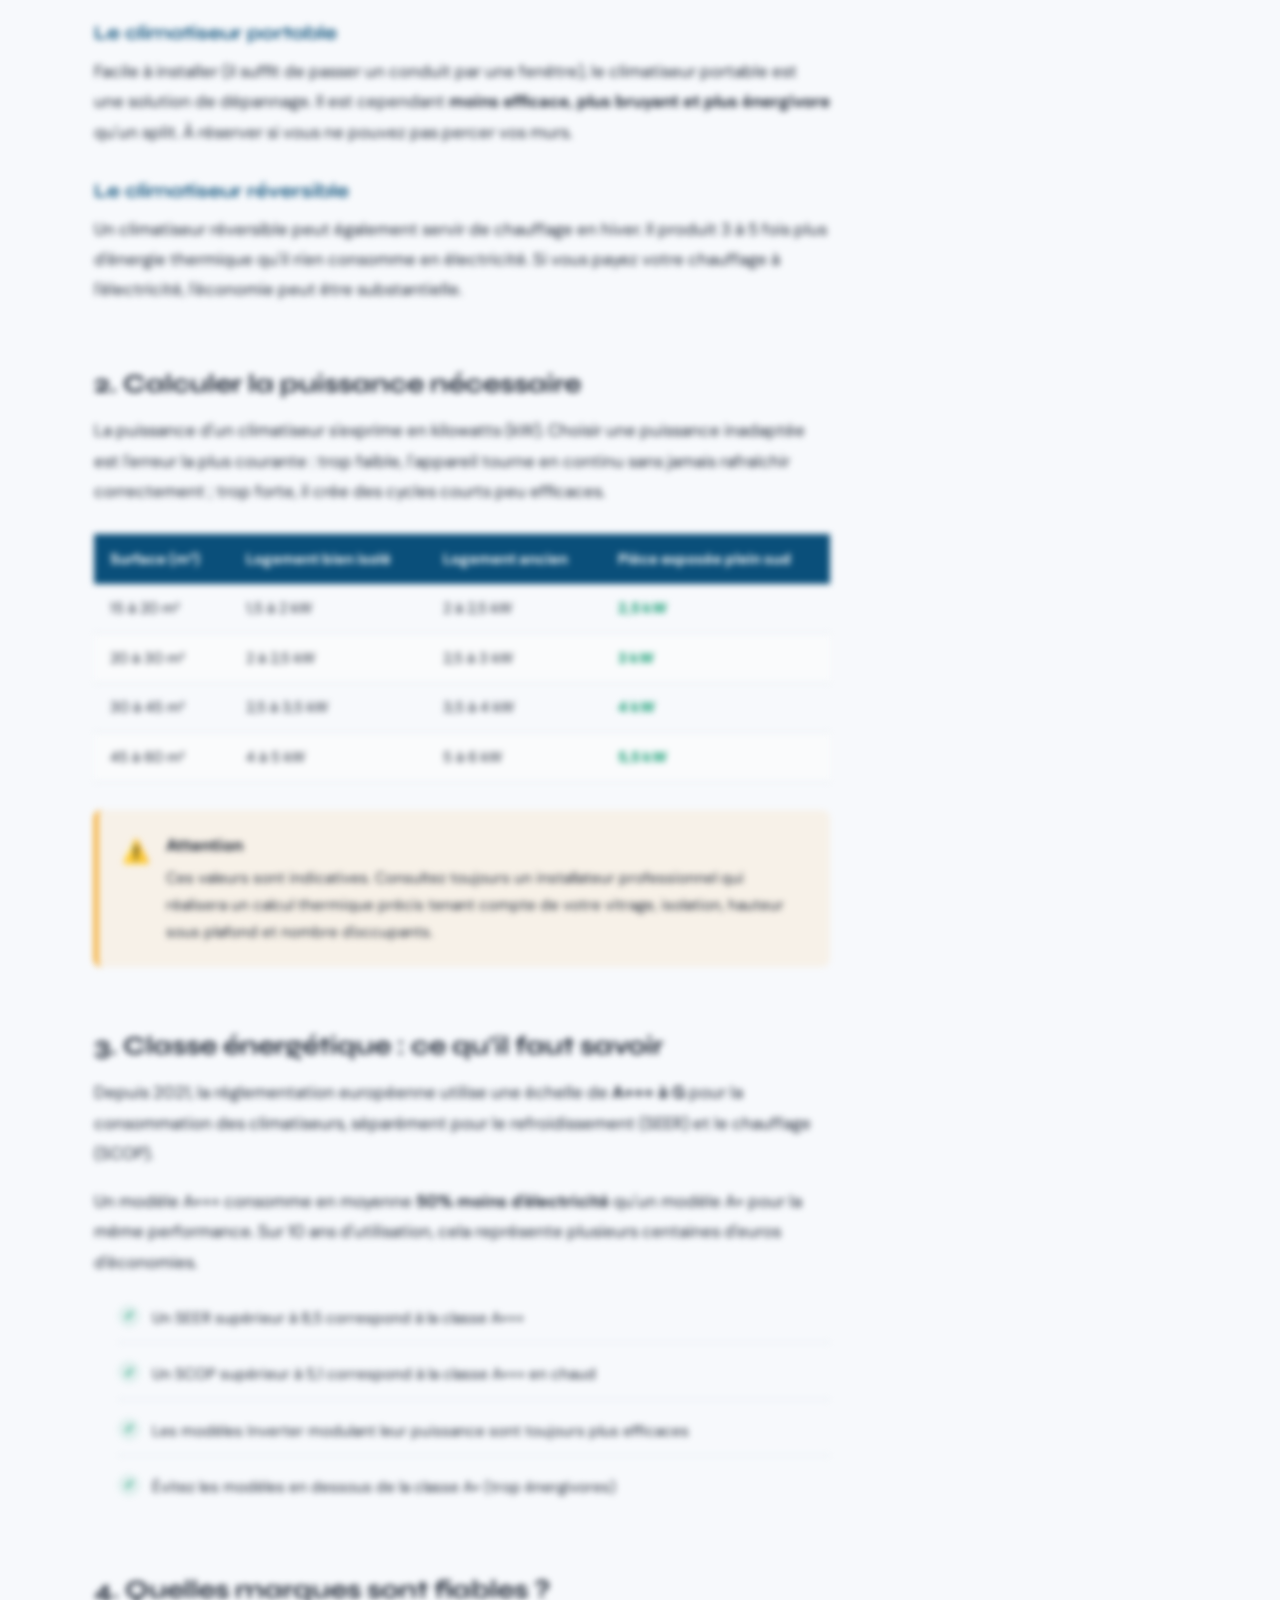
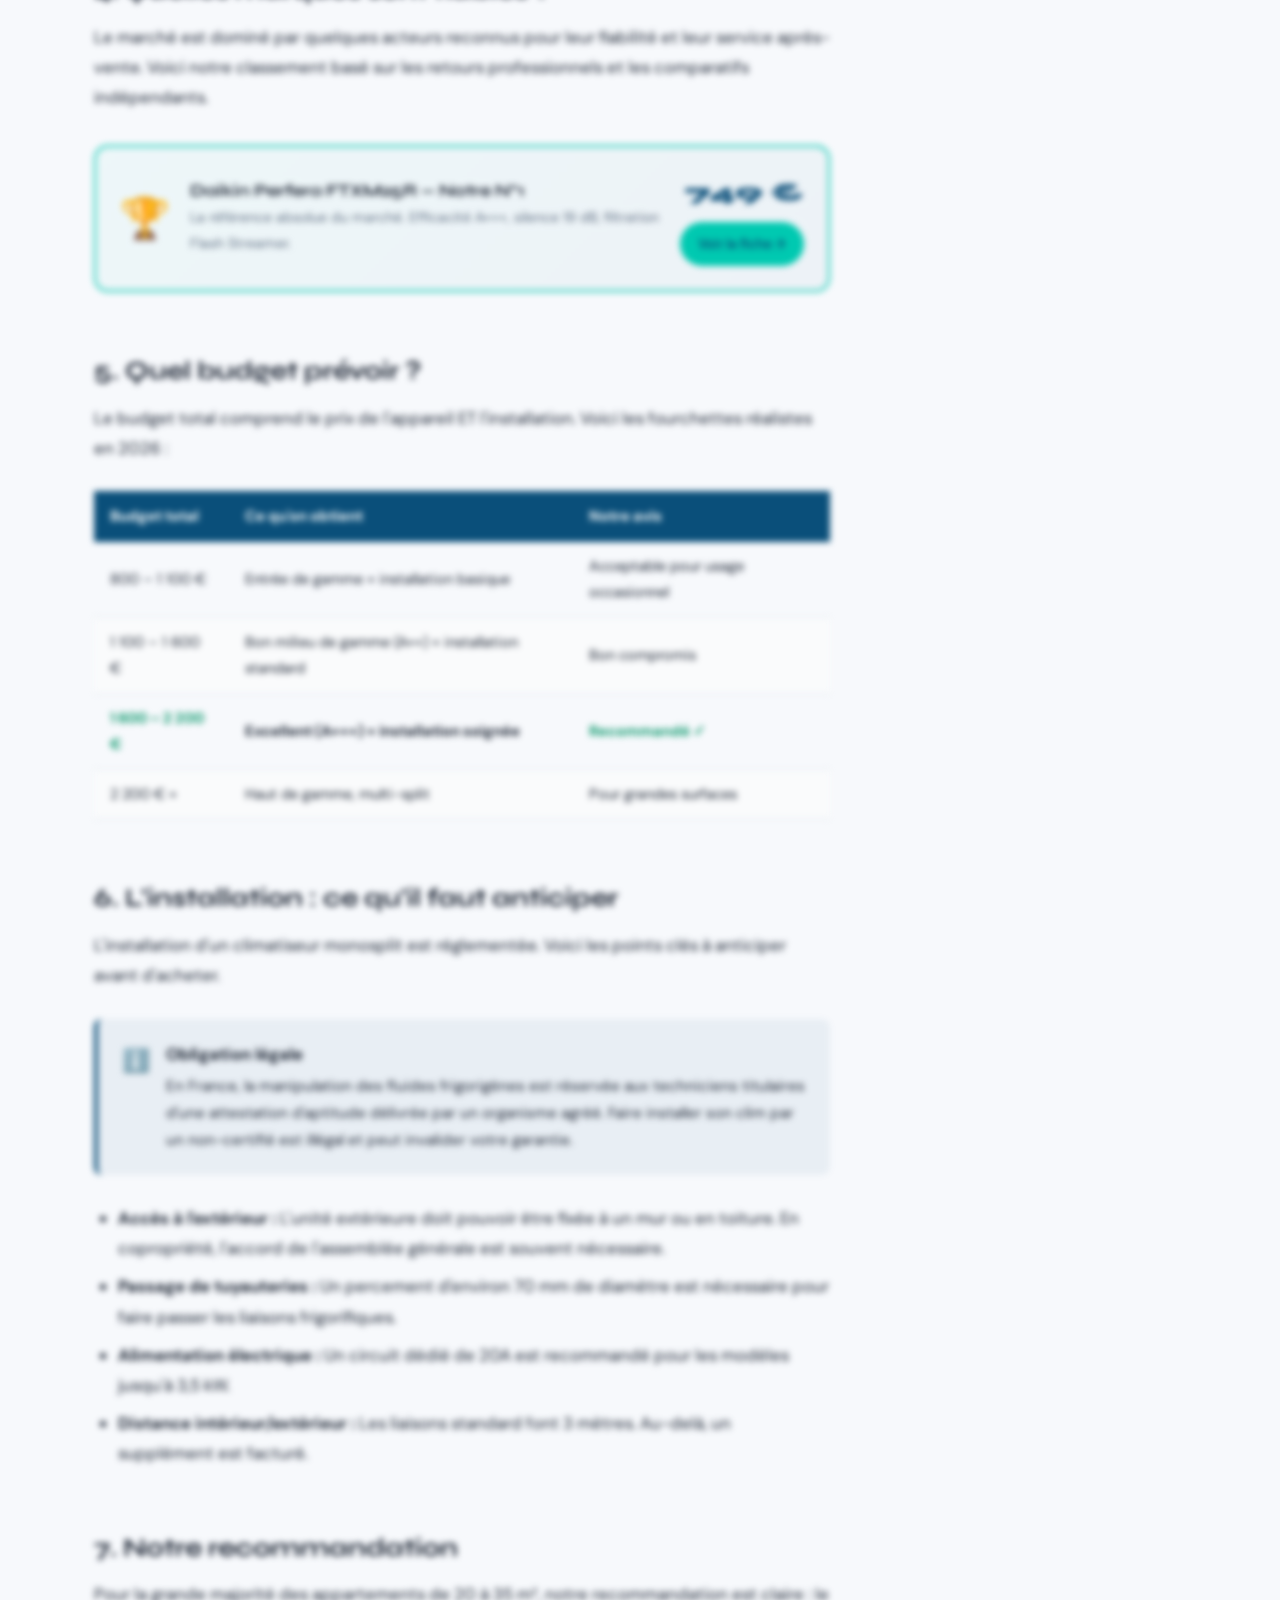
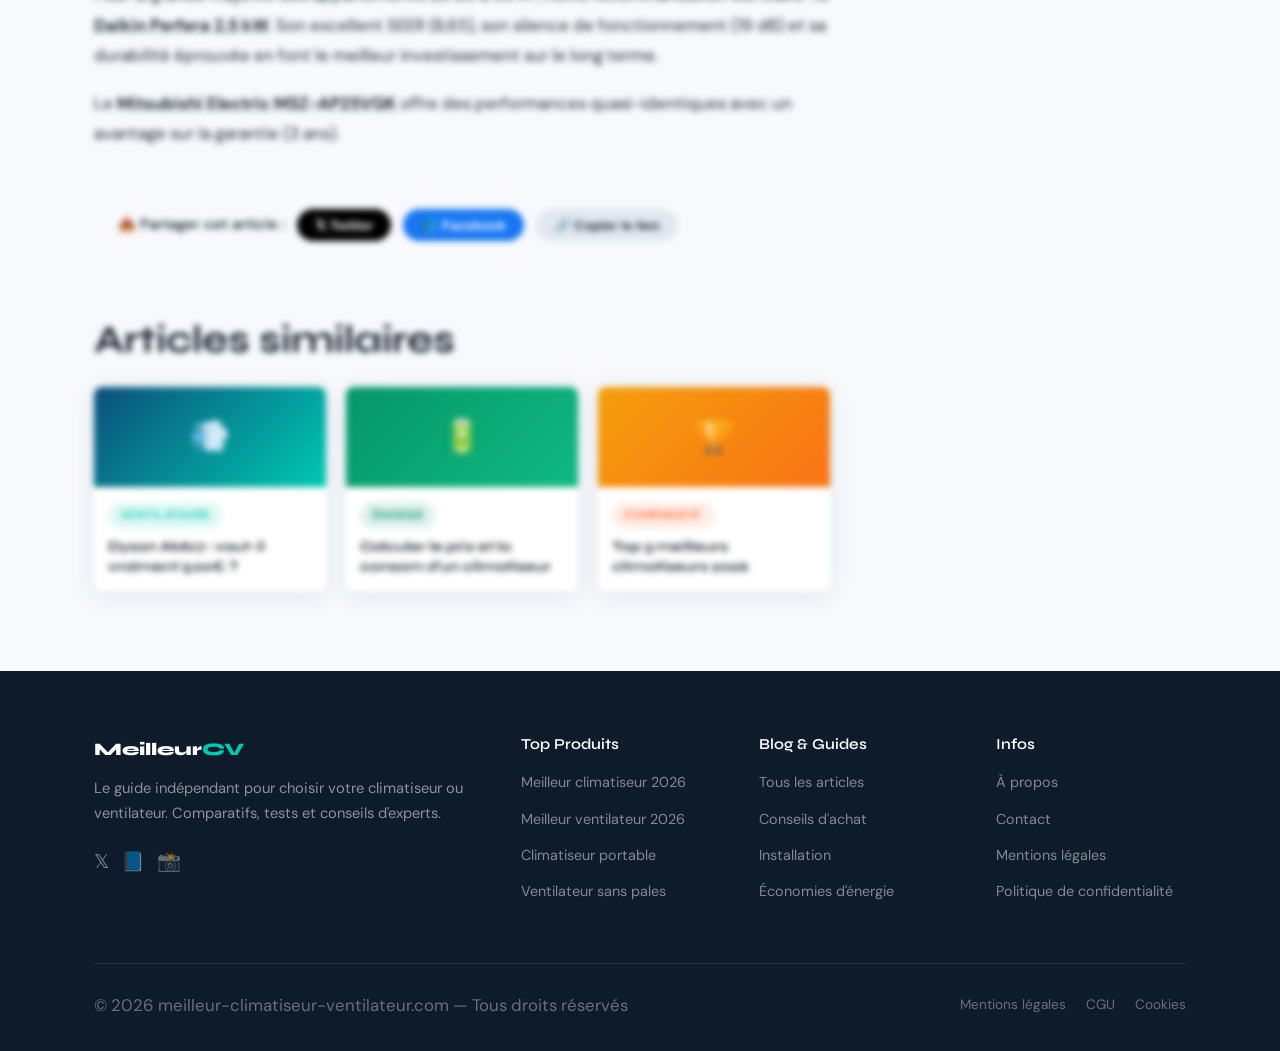
==== commit 218111ab: "link fin d'article" ====
--- a/articles/choisir-climatiseur-generated/index.html
+++ b/articles/choisir-climatiseur-generated/index.html
@@ -4,7 +4,7 @@
   <meta charset="UTF-8">
   <meta name="viewport" content="width=device-width, initial-scale=1.0">
   <title>Comment choisir son climatiseur en 2026 : le guide complet — MeilleurClim</title>
-  <meta name="description" content="Guide complet pour choisir votre climatiseur en 2026 : puissance, classe énergétique, marques recommandées, budget et conseils d'installation. Mis à jour 2025.">
+  <meta name="description" content="Guide complet pour choisir votre climatiseur en 2026 : puissance, classe énergétique, marques recommandées, budget et conseils d'installation. Mis à jour 2026.">
   <meta name="robots" content="index, follow">
   <link rel="canonical" href="https://meilleur-climatiseur-ventilateur.com/articles/choisir-climatiseur.html">
   <!-- Open Graph -->
@@ -447,7 +447,7 @@
     </div>
 
     <h2 id="budget">5. Quel budget prévoir ?</h2>
-    <p>Le budget total comprend le prix de l'appareil ET l'installation. Voici les fourchettes réalistes en 2025 :</p>
+    <p>Le budget total comprend le prix de l'appareil ET l'installation. Voici les fourchettes réalistes en 2026 :</p>
 
     <table class="data-table">
       <thead>
@@ -480,8 +480,8 @@
     </ul>
 
     <h2 id="verdict">7. Notre recommandation</h2>
-    <p>Pour la grande majorité des appartements de 20 à 35 m², notre recommandation est claire : le <strong>Daikin Perfera 2,5 kW</strong>. Son excellent SEER (8,65), son silence de fonctionnement (19 dB) et sa durabilité éprouvée en font le meilleur investissement sur le long terme.</p>
-    <p>Si votre budget est plus serré, le <strong>Mitsubishi Electric MSZ-AP25VGK</strong> à 699 € offre des performances quasi-identiques avec un avantage sur la garantie (7 ans).</p>
+    <p>Pour la grande majorité des appartements de 20 à 35 m², notre recommandation est claire : le <a href="https://www.carveen.com/fr/unites-interieures/1415-climatisation-lg-standard-plus-15kw-single.html"><strong>Daikin Perfera 2,5 kW</strong></a>. Son excellent SEER (8,65), son silence de fonctionnement (19 dB) et sa durabilité éprouvée en font le meilleur investissement sur le long terme.</p>
+    <p>Le <a href="http://clim-pretaposer.com/pack-complet-clim-pret-a-poser-mono-split-mitsubishi-mural-compact-msz-ay25vgk-muz-ay25vg-c2x38325146"><strong>Mitsubishi Electric MSZ-AP25VGK</strong></a> offre des performances quasi-identiques avec un avantage sur la garantie (3 ans).</p>
         </div>
 
         <!-- Share bar -->
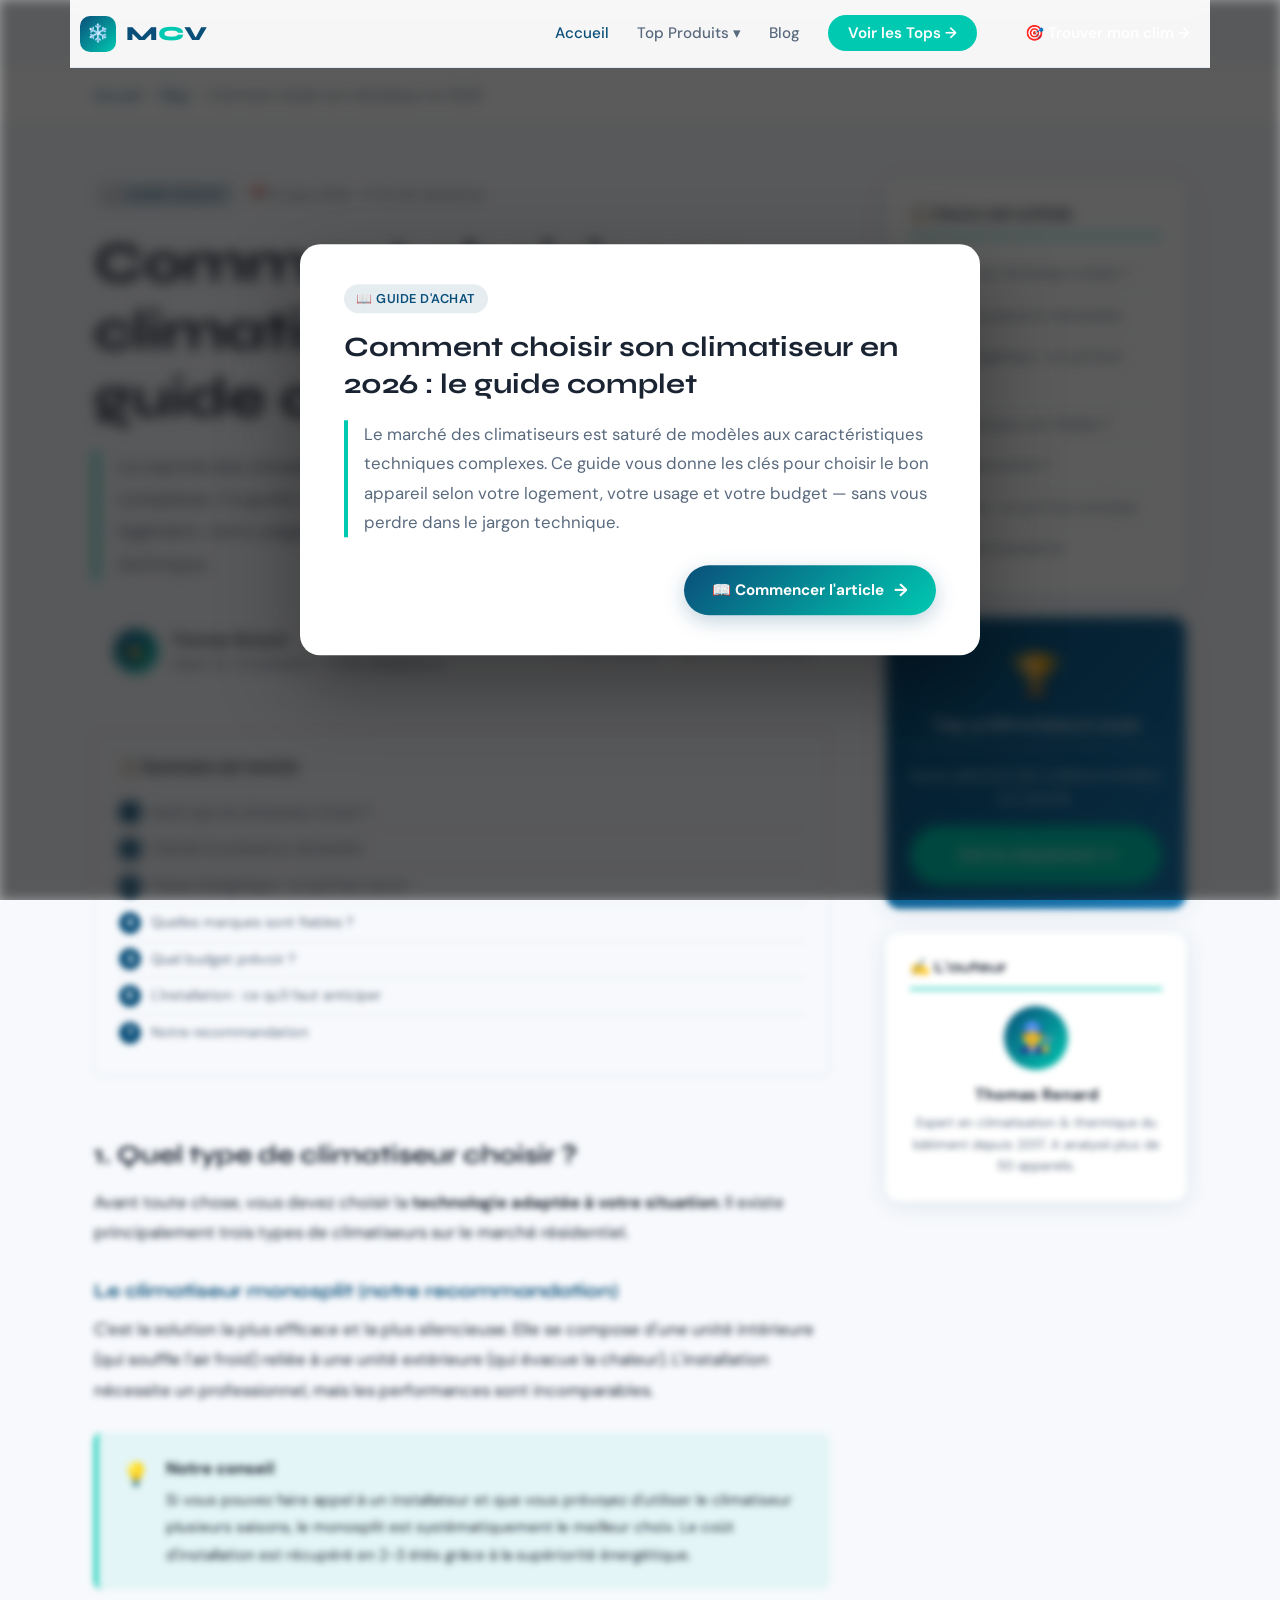
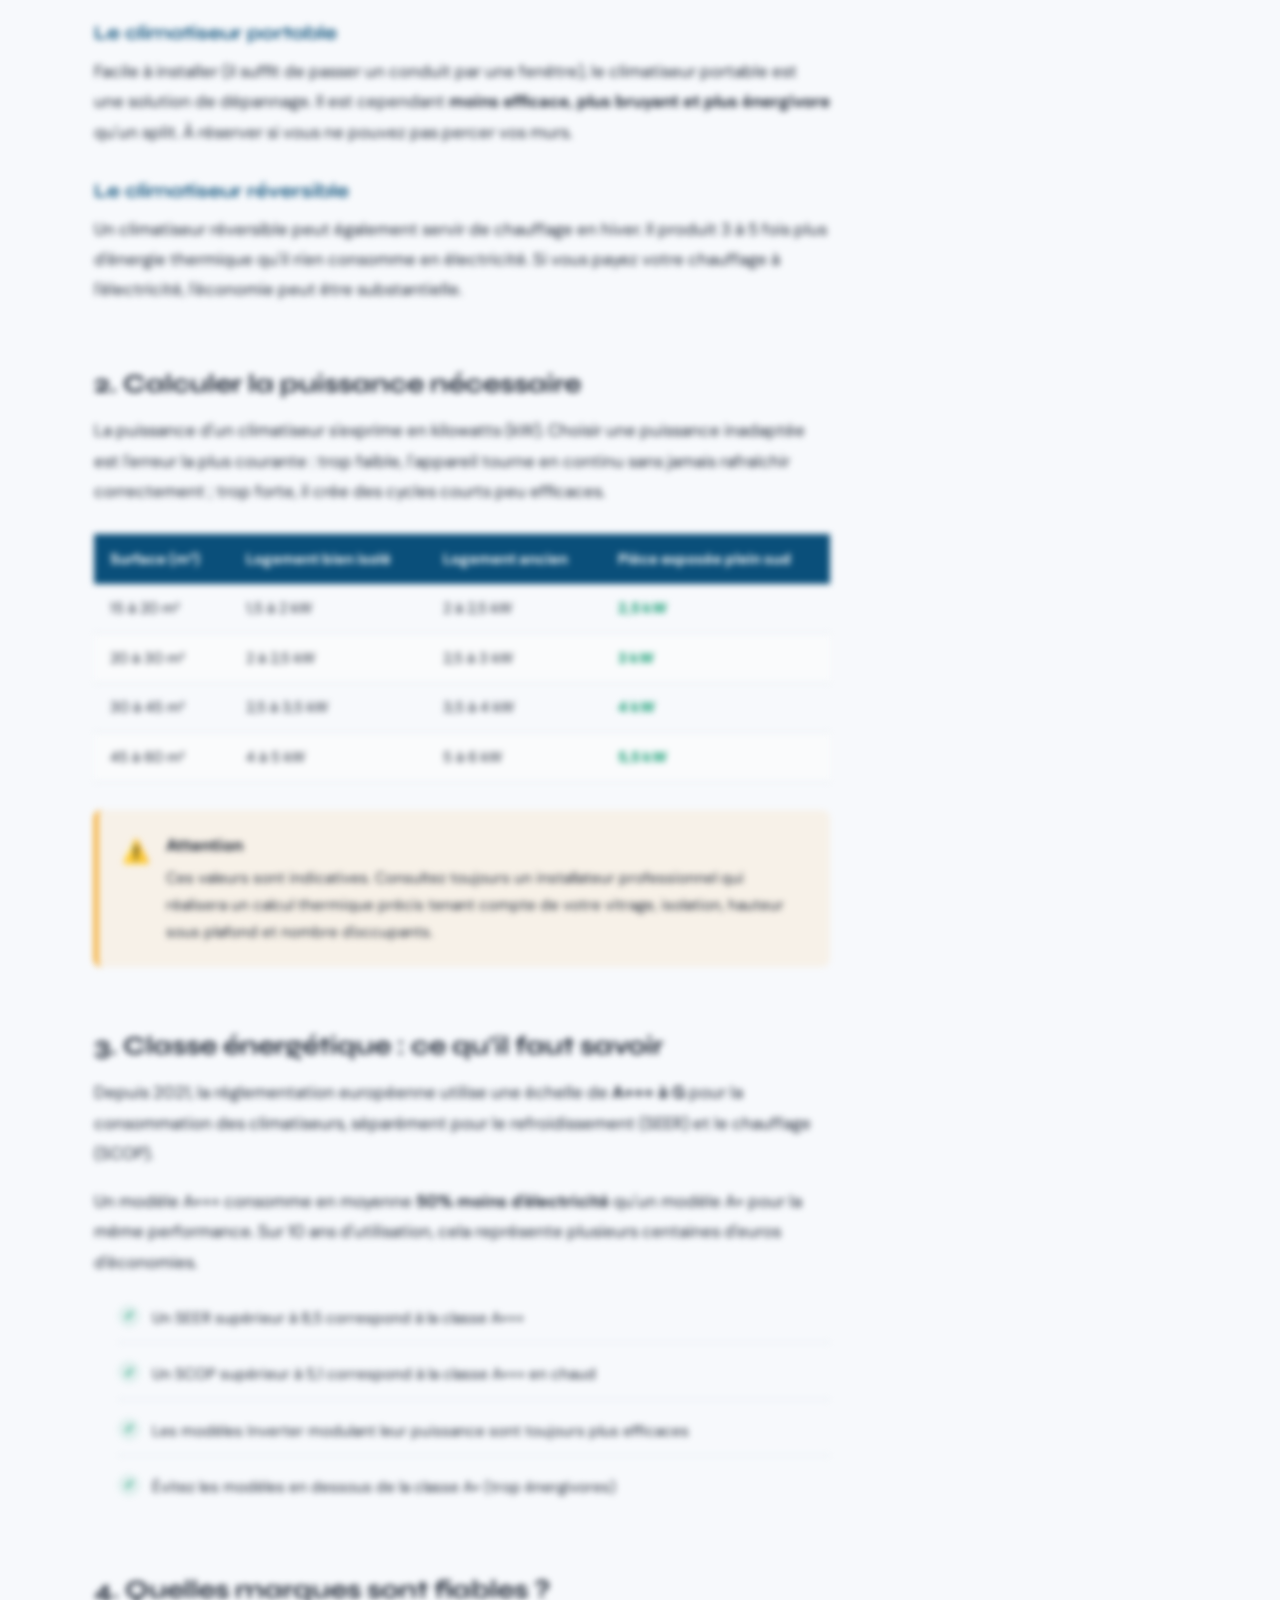
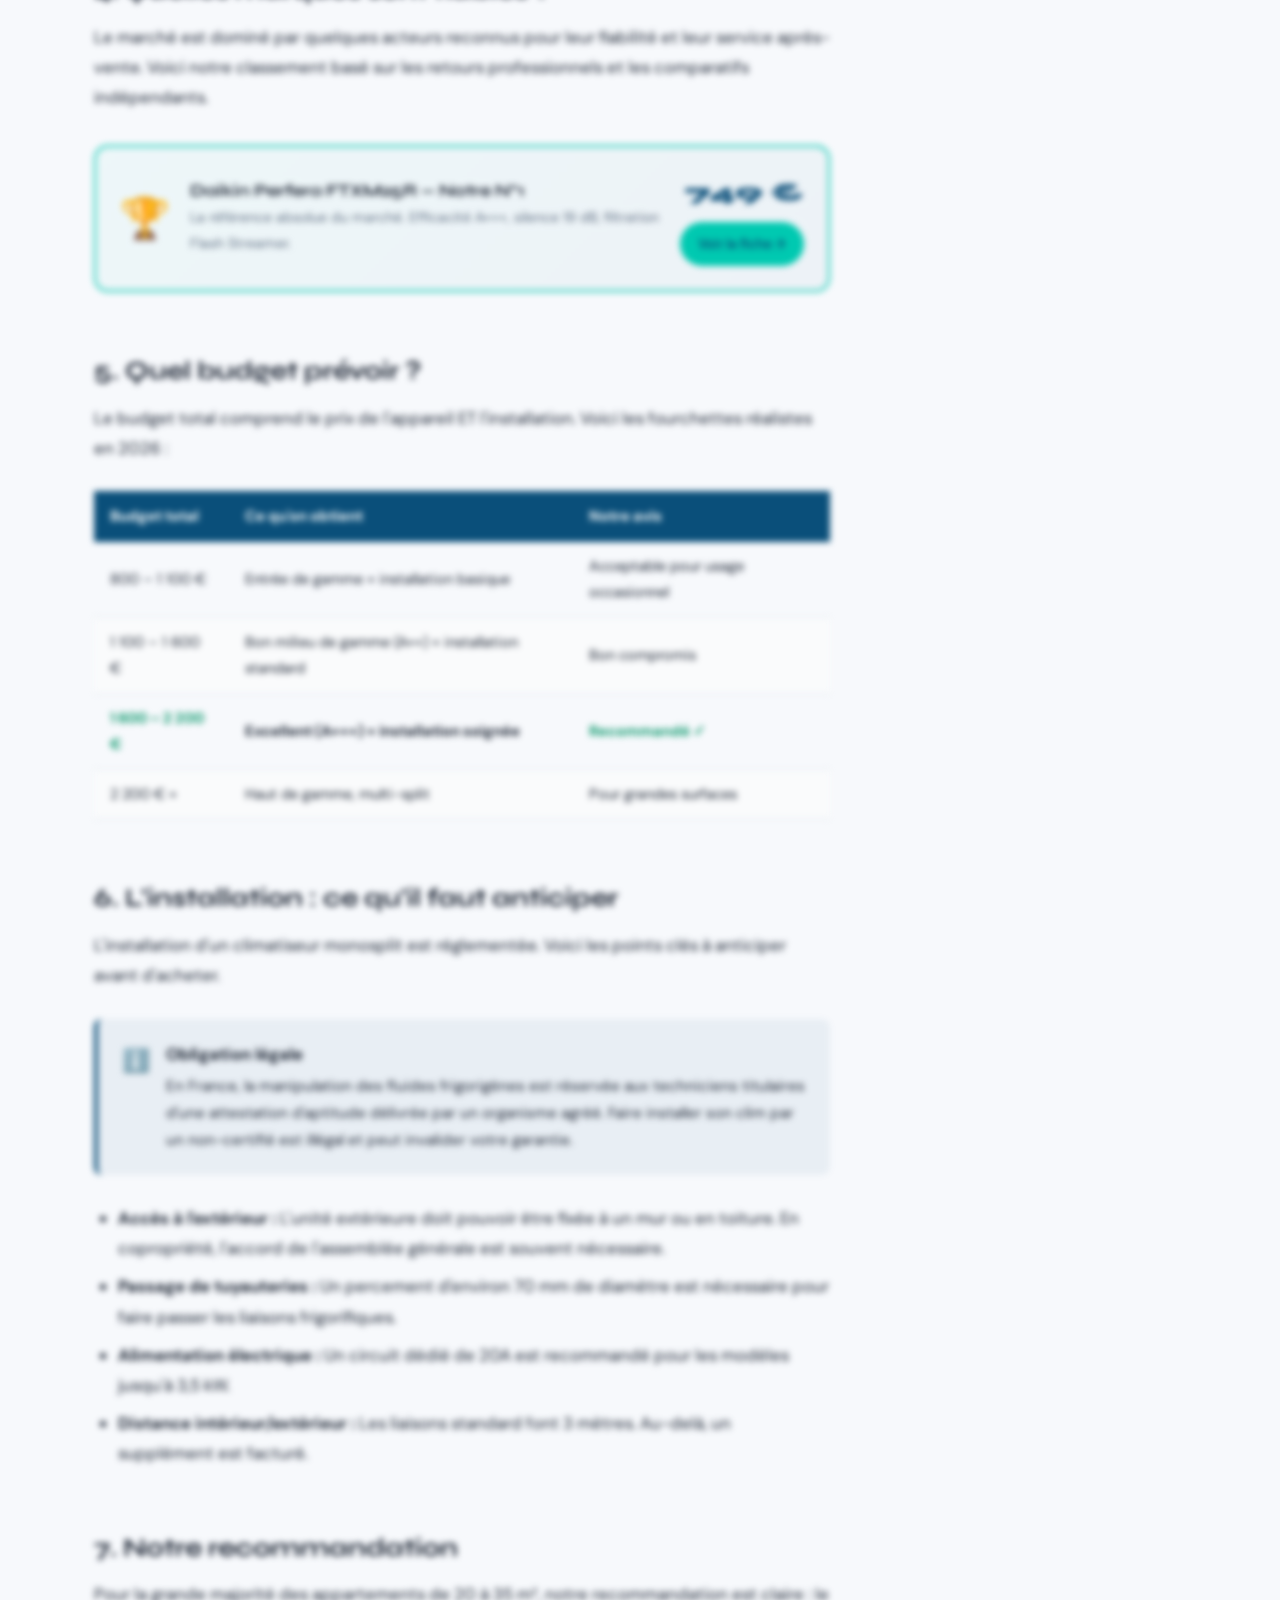
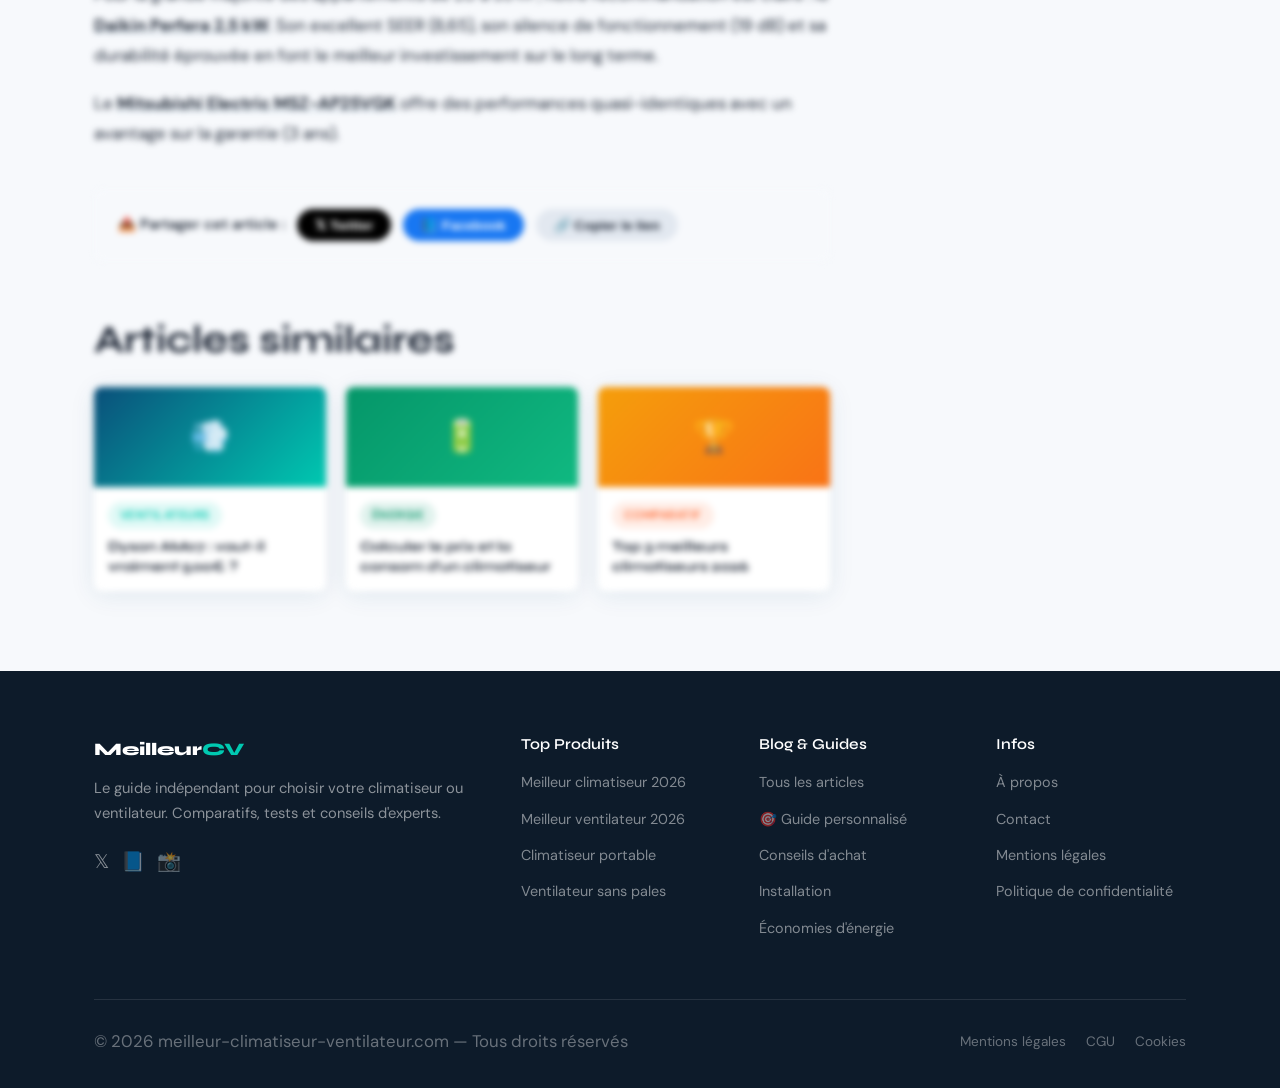
==== commit c38aa767: "Add builder blog" ====
--- a/articles/choisir-climatiseur-generated/index.html
+++ b/articles/choisir-climatiseur-generated/index.html
@@ -480,8 +480,8 @@
     </ul>
 
     <h2 id="verdict">7. Notre recommandation</h2>
-    <p>Pour la grande majorité des appartements de 20 à 35 m², notre recommandation est claire : le <a href="https://www.carveen.com/fr/unites-interieures/1415-climatisation-lg-standard-plus-15kw-single.html"><strong>Daikin Perfera 2,5 kW</strong></a>. Son excellent SEER (8,65), son silence de fonctionnement (19 dB) et sa durabilité éprouvée en font le meilleur investissement sur le long terme.</p>
-    <p>Le <a href="http://clim-pretaposer.com/pack-complet-clim-pret-a-poser-mono-split-mitsubishi-mural-compact-msz-ay25vgk-muz-ay25vg-c2x38325146"><strong>Mitsubishi Electric MSZ-AP25VGK</strong></a> offre des performances quasi-identiques avec un avantage sur la garantie (3 ans).</p>
+    <p>Pour la grande majorité des appartements de 20 à 35 m², notre recommandation est claire : le <a target="_blank" href="https://www.carveen.com/fr/unites-interieures/1415-climatisation-lg-standard-plus-15kw-single.html"><strong>Daikin Perfera 2,5 kW</strong></a>. Son excellent SEER (8,65), son silence de fonctionnement (19 dB) et sa durabilité éprouvée en font le meilleur investissement sur le long terme.</p>
+    <p>Le <a target="_blank" href="http://clim-pretaposer.com/pack-complet-clim-pret-a-poser-mono-split-mitsubishi-mural-compact-msz-ay25vgk-muz-ay25vg-c2x38325146"><strong>Mitsubishi Electric MSZ-AP25VGK</strong></a> offre des performances quasi-identiques avec un avantage sur la garantie (3 ans).</p>
         </div>
 
         <!-- Share bar -->
@@ -497,27 +497,18 @@
           <h2 style="margin-bottom:24px">Articles similaires</h2>
           <div class="related-grid">
             
-            <a href="dyson-am07-test.html" class="related-card">
-              <div class="related-img" style="background:linear-gradient(135deg,var(--primary),var(--accent))">💨</div>
-              <div class="related-content">
-                <span class="badge badge-accent" style="font-size:0.75rem;margin-bottom:8px">Ventilateurs</span>
-                <h4>Dyson AM07 : vaut-il vraiment 500€ ?</h4>
-              </div>
-            </a>
-            <a href="consommation-electrique-clim.html" class="related-card">
-              <div class="related-img" style="background:linear-gradient(135deg,#059669,#10b981)">🔋</div>
-              <div class="related-content">
-                <span class="badge" style="background:rgba(5,150,105,0.12);color:#059669;font-size:0.75rem;margin-bottom:8px">Énergie</span>
-                <h4>Calculer le prix et la consom d'un climatiseur</h4>
-              </div>
-            </a>
-            <a href="../top3.html" class="related-card">
-              <div class="related-img" style="background:linear-gradient(135deg,#f59e0b,#f97316)">🏆</div>
-              <div class="related-content">
-                <span class="badge badge-warm" style="font-size:0.75rem;margin-bottom:8px">Comparatif</span>
-                <h4>Top 3 meilleurs climatiseurs 2026</h4>
-              </div>
-            </a>
+    <a href="dyson-am07-test.html" class="related-card">
+      <div class="related-img" style="background:linear-gradient(135deg,var(--primary),var(--accent))">💨</div>
+      <div class="related-content"><span class="badge badge-accent" style="font-size:0.75rem;margin-bottom:8px">Ventilateurs</span><h4>Dyson AM07 : vaut-il vraiment 500€ ?</h4></div>
+    </a>
+    <a href="consommation-electrique-clim.html" class="related-card">
+      <div class="related-img" style="background:linear-gradient(135deg,#059669,#10b981)">🔋</div>
+      <div class="related-content"><span class="badge" style="background:rgba(5,150,105,0.12);color:#059669;font-size:0.75rem;margin-bottom:8px">Énergie</span><h4>Calculer le prix et la consom d'un climatiseur</h4></div>
+    </a>
+    <a href="../top3.html" class="related-card">
+      <div class="related-img" style="background:linear-gradient(135deg,#f59e0b,#f97316)">🏆</div>
+      <div class="related-content"><span class="badge badge-warm" style="font-size:0.75rem;margin-bottom:8px">Comparatif</span><h4>Top 3 meilleurs climatiseurs 2026</h4></div>
+    </a>
           </div>
         </section>
 
